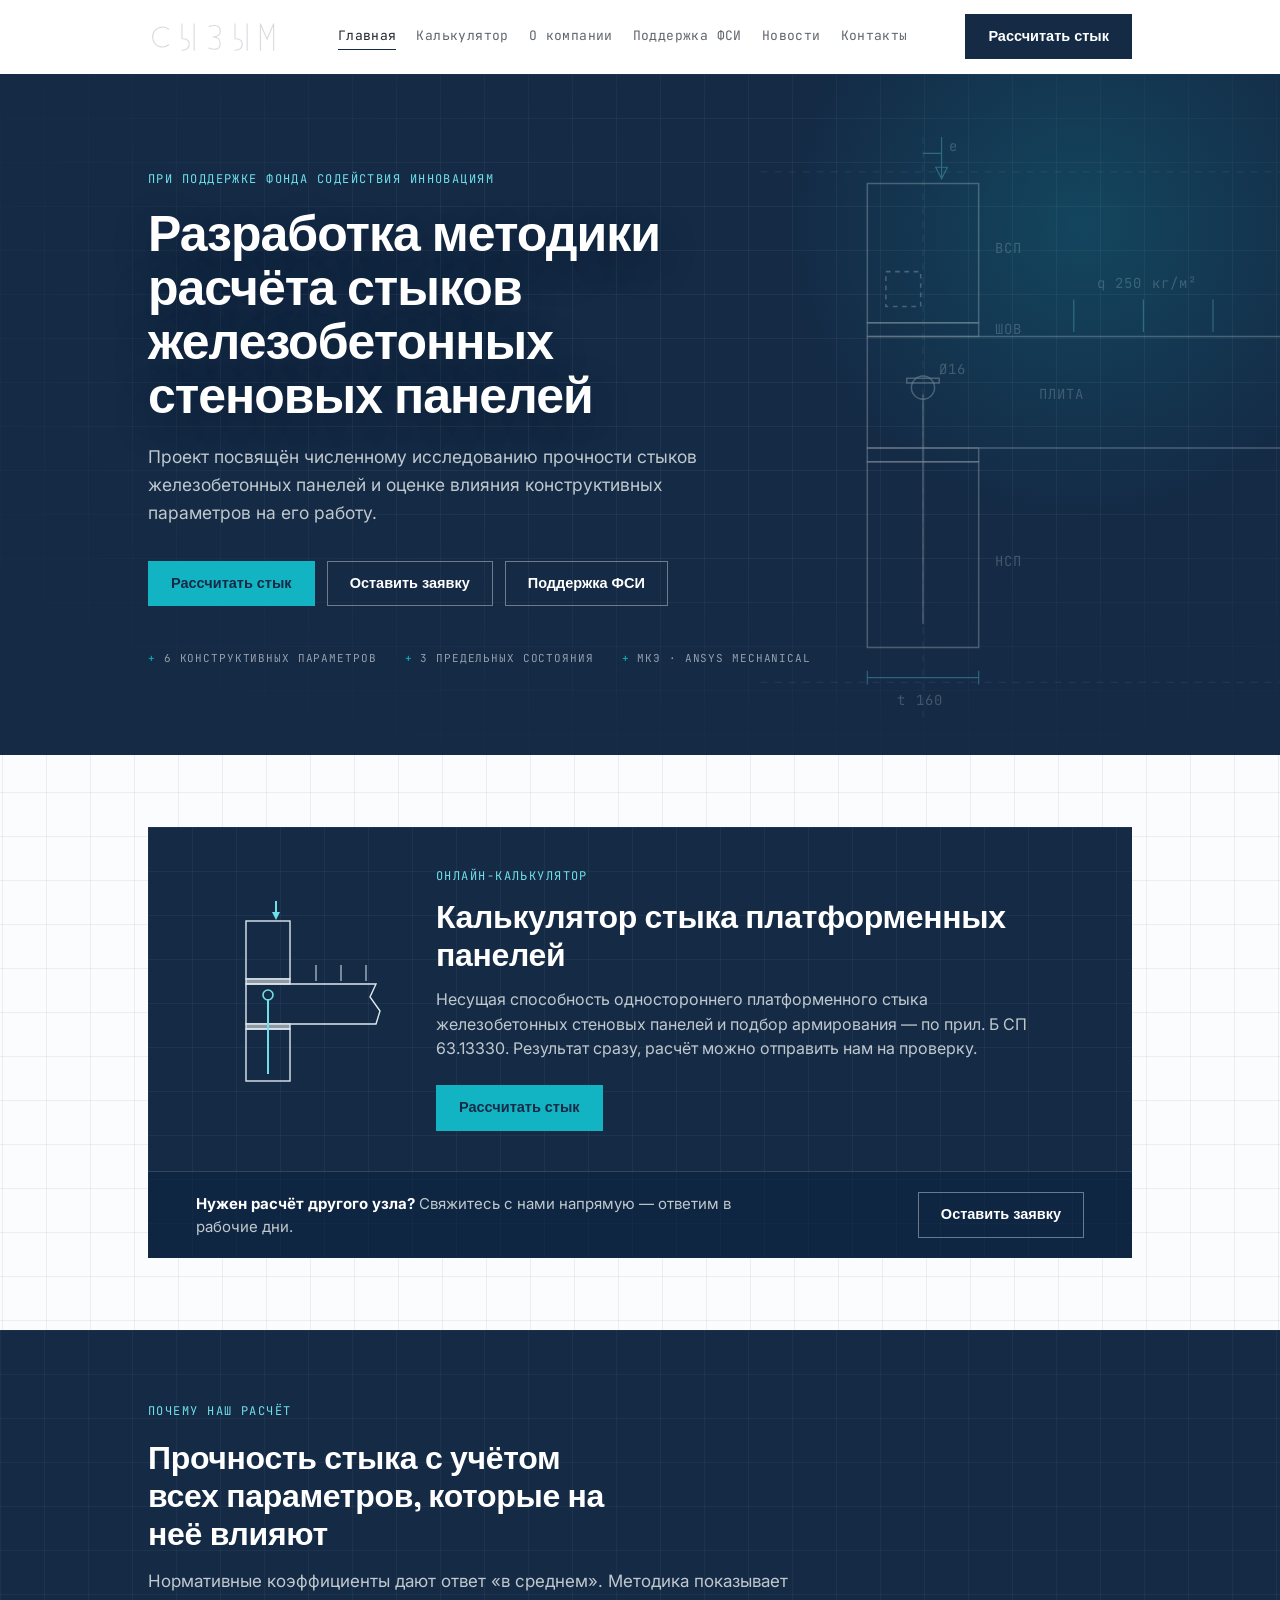
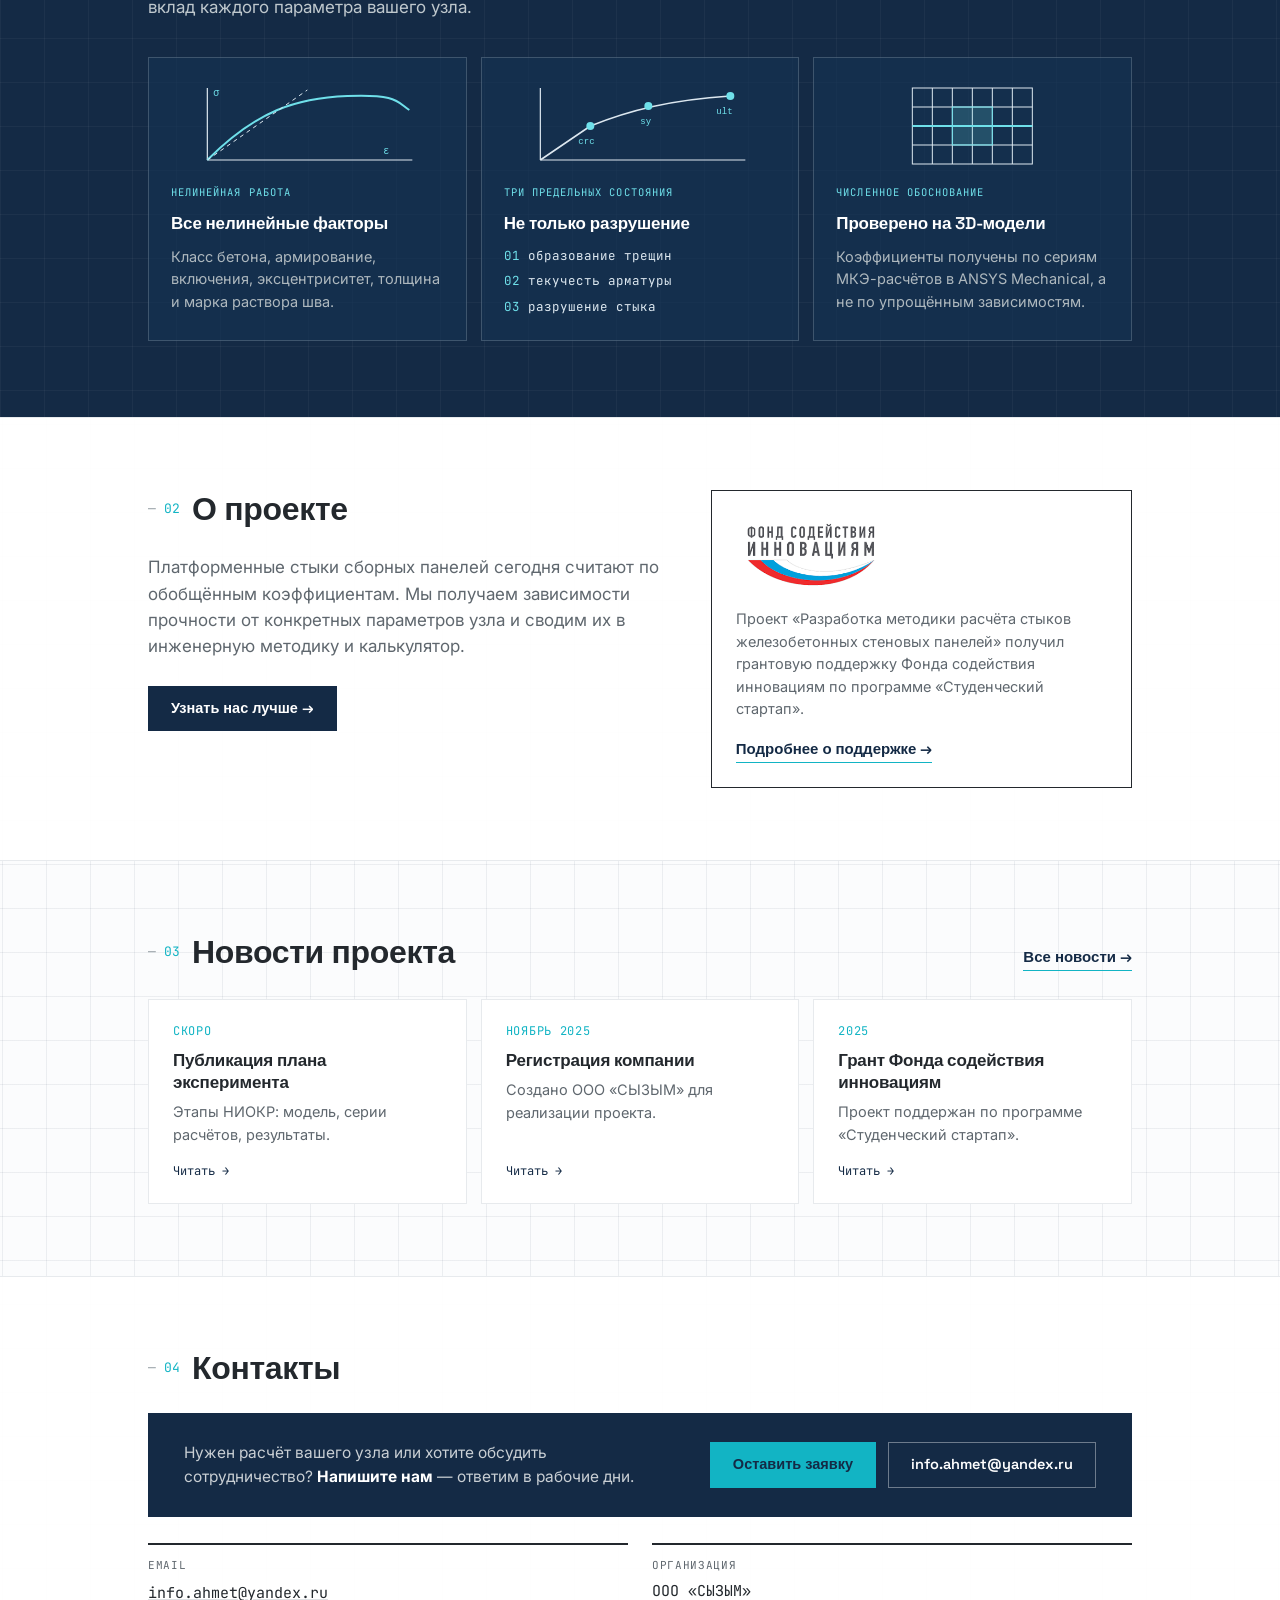
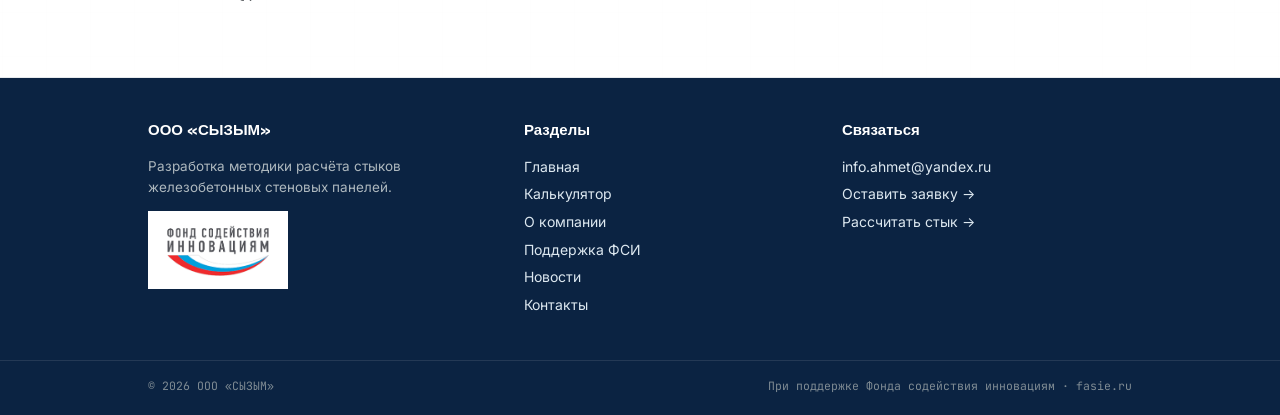
==== index.html @ c8916f48 "Add files via upload" ====
<!DOCTYPE html>
<html lang="ru">
<head>
<meta charset="UTF-8">
<meta name="viewport" content="width=device-width, initial-scale=1.0">
<title>СЫЗЫМ — расчёт стыков железобетонных стеновых панелей</title>
<meta name="description" content="Методика и онлайн-калькулятор прочности стыков железобетонных стеновых панелей. Проект при поддержке Фонда содействия инновациям.">
<link rel="icon" href="sizym-logo.svg" type="image/svg+xml">
<link rel="preconnect" href="https://fonts.googleapis.com">
<link rel="preconnect" href="https://fonts.gstatic.com" crossorigin>
<link href="https://fonts.googleapis.com/css2?family=Space+Grotesk:wght@500;600;700&family=Inter:wght@400;500;600;700&family=JetBrains+Mono:wght@400;500;600&display=swap" rel="stylesheet">
<link rel="stylesheet" href="styles.css?v=20261010c">
<script>document.documentElement.classList.add('js');</script>
<script src="site.js?v=20261010c" defer></script>
</head>
<body>
<header class="topnav" id="topnav">
  <div class="wrap topnav-inner">
    <a class="brand" href="index.html" aria-label="СЫЗЫМ — на главную"><svg width="132" height="38" xmlns="http://www.w3.org/2000/svg" viewBox="-6 -6 592 172" role="img" aria-labelledby="logoTitle logoDesc">
  <title id="logoTitle">СЫЗЫМ</title>
  <desc id="logoDesc">Логотип компании «Сызым»: векторные контуры букв, которые обводит механический карандаш при наведении курсора.</desc>

  <style>
    .letter{ cursor:pointer; }
    .hit{ fill:transparent; }

    .glyph-ghost{
      fill:none; stroke:#D7DBDE; stroke-width:5;
      stroke-linecap:round; stroke-linejoin:round;
    }
    .glyph-ink{
      fill:none; stroke:#12B4C4; stroke-width:5;
      stroke-linecap:round; stroke-linejoin:round;
      stroke-dasharray:1000; stroke-dashoffset:1000;
      transition:stroke-dashoffset 1.1s cubic-bezier(.65,0,.35,1);
    }
    .letter:hover .glyph-ink,
    .letter:focus-visible .glyph-ink,
    .letter.is-active .glyph-ink{ stroke-dashoffset:0; }

    .pencil{
      opacity:0;
      offset-distance:0%;
      offset-rotate:auto;
      transition:offset-distance 1.1s cubic-bezier(.65,0,.35,1), opacity .25s ease;
    }
    .letter:hover .pencil,
    .letter:focus-visible .pencil,
    .letter.is-active .pencil{ opacity:1; offset-distance:100%; }

    .pencil-body{ fill:#12B4C4; }
    .pencil-grip{ fill:#0E93A0; }
    .pencil-tip{ fill:#142A45; }
    .pencil-point{ fill:#142A45; }

    .letter:focus{ outline:none; }
    .letter:focus-visible .hit{ outline:2px solid #142A45; outline-offset:2px; }

    @supports not (offset-path: path('M0 0')){
      .pencil{ display:none; }
    }
    @media (prefers-reduced-motion: reduce){
      .glyph-ink{ stroke-dashoffset:0; transition:none; }
      .pencil{ display:none; }
    }
  </style>

  <!-- С -->
  <g class="letter" tabindex="0" aria-label="Буква С" transform="translate(0,0)">
    <rect class="hit" x="0" y="0" width="100" height="160"/>
    <path class="glyph-ghost" d="M85 45 A45 45 0 1 0 85 115"/>
    <path class="glyph-ink"   d="M85 45 A45 45 0 1 0 85 115"/>
    <g class="pencil" style="offset-path:path('M85 45 A45 45 0 1 0 85 115')">
      <rect class="pencil-body"  x="-11" y="-3" width="16" height="6" rx="1.5"/>
      <rect class="pencil-grip"  x="-3"  y="-3" width="3"  height="6"/>
      <path class="pencil-tip"   d="M5 -3 L14 0 L5 3 Z"/>
      <circle class="pencil-point" cx="13.2" cy="0" r="1"/>
    </g>
  </g>

  <!-- Ы -->
  <g class="letter" tabindex="0" aria-label="Буква Ы" transform="translate(120,0)">
    <rect class="hit" x="0" y="0" width="100" height="160"/>
    <path class="glyph-ghost" d="M25 20 L25 88 Q58 88 58 112 Q58 140 25 140 M80 20 L80 140"/>
    <path class="glyph-ink"   d="M25 20 L25 88 Q58 88 58 112 Q58 140 25 140 M80 20 L80 140"/>
    <g class="pencil" style="offset-path:path('M25 20 L25 88 Q58 88 58 112 Q58 140 25 140 M80 20 L80 140')">
      <rect class="pencil-body"  x="-11" y="-3" width="16" height="6" rx="1.5"/>
      <rect class="pencil-grip"  x="-3"  y="-3" width="3"  height="6"/>
      <path class="pencil-tip"   d="M5 -3 L14 0 L5 3 Z"/>
      <circle class="pencil-point" cx="13.2" cy="0" r="1"/>
    </g>
  </g>

  <!-- З -->
  <g class="letter" tabindex="0" aria-label="Буква З" transform="translate(240,0)">
    <rect class="hit" x="0" y="0" width="100" height="160"/>
    <path class="glyph-ghost" d="M28 32 Q78 18 78 55 Q78 78 46 80 Q78 82 78 108 Q78 148 26 130"/>
    <path class="glyph-ink"   d="M28 32 Q78 18 78 55 Q78 78 46 80 Q78 82 78 108 Q78 148 26 130"/>
    <g class="pencil" style="offset-path:path('M28 32 Q78 18 78 55 Q78 78 46 80 Q78 82 78 108 Q78 148 26 130')">
      <rect class="pencil-body"  x="-11" y="-3" width="16" height="6" rx="1.5"/>
      <rect class="pencil-grip"  x="-3"  y="-3" width="3"  height="6"/>
      <path class="pencil-tip"   d="M5 -3 L14 0 L5 3 Z"/>
      <circle class="pencil-point" cx="13.2" cy="0" r="1"/>
    </g>
  </g>

  <!-- Ы -->
  <g class="letter" tabindex="0" aria-label="Буква Ы" transform="translate(360,0)">
    <rect class="hit" x="0" y="0" width="100" height="160"/>
    <path class="glyph-ghost" d="M25 20 L25 88 Q58 88 58 112 Q58 140 25 140 M80 20 L80 140"/>
    <path class="glyph-ink"   d="M25 20 L25 88 Q58 88 58 112 Q58 140 25 140 M80 20 L80 140"/>
    <g class="pencil" style="offset-path:path('M25 20 L25 88 Q58 88 58 112 Q58 140 25 140 M80 20 L80 140')">
      <rect class="pencil-body"  x="-11" y="-3" width="16" height="6" rx="1.5"/>
      <rect class="pencil-grip"  x="-3"  y="-3" width="3"  height="6"/>
      <path class="pencil-tip"   d="M5 -3 L14 0 L5 3 Z"/>
      <circle class="pencil-point" cx="13.2" cy="0" r="1"/>
    </g>
  </g>

  <!-- М -->
  <g class="letter" tabindex="0" aria-label="Буква М" transform="translate(480,0)">
    <rect class="hit" x="0" y="0" width="100" height="160"/>
    <path class="glyph-ghost" d="M20 140 L20 20 L50 90 L80 20 L80 140"/>
    <path class="glyph-ink"   d="M20 140 L20 20 L50 90 L80 20 L80 140"/>
    <g class="pencil" style="offset-path:path('M20 140 L20 20 L50 90 L80 20 L80 140')">
      <rect class="pencil-body"  x="-11" y="-3" width="16" height="6" rx="1.5"/>
      <rect class="pencil-grip"  x="-3"  y="-3" width="3"  height="6"/>
      <path class="pencil-tip"   d="M5 -3 L14 0 L5 3 Z"/>
      <circle class="pencil-point" cx="13.2" cy="0" r="1"/>
    </g>
  </g>

  
</svg>
</a>
    <button class="menu-toggle" type="button" aria-expanded="false" aria-controls="sitenav">Меню</button>
    <nav class="sitenav" id="sitenav" aria-label="Разделы сайта">
      <a href="index.html" class="active" aria-current="page">Главная</a>
      <a href="calculator.html">Калькулятор</a>
      <a href="about.html">О компании</a>
      <a href="fsi.html">Поддержка ФСИ</a>
      <a href="news.html">Новости</a>
      <a href="contacts.html">Контакты</a>
    </nav>
    <div class="nav-cta"><a class="btn btn-navy" href="calculator.html">Рассчитать стык</a></div>
  </div>
</header>
<main>

<section class="cover bleed">
  <svg class="cover-blueprint" viewBox="0 0 640 520" aria-hidden="true" focusable="false">
  <path class="bp-guide" d="M60 40H600 M60 480H600 M200 10V510"/>
  <g class="bp draw">
    <path d="M152 50H248V170H152Z"/>
    <path d="M152 170H248V182H152Z"/>
    <path d="M152 182H560 L548 206 L572 230 L560 278 H152Z"/>
    <path d="M152 278H248V290H152Z"/>
    <path d="M152 290H248V450H152Z"/>
    <path d="M168 126H198V156H168Z" stroke-dasharray="4 4"/>
    <path d="M200 430V232"/><circle cx="200" cy="226" r="10"/>
    <path d="M186 218H214V222H186Z"/>
  </g>
  <g class="bp-dim draw" style="animation-delay:.7s">
    <path d="M152 470V482 M248 470V482 M152 476H248"/>
    <path d="M590 182V278 M584 182H596 M584 278H596"/>
    <path d="M216 10V46 M216 46l-5-10h10z M200 24H216"/>
    <path d="M330 150V178 M390 150V178 M450 150V178 M510 150V178"/>
  </g>
  <g>
    <text x="178" y="500">t 160</text><text x="600" y="234">160</text>
    <text x="222" y="22">e</text><text x="350" y="140">q 250 кг/м²</text>
    <text x="262" y="110">ВСП</text><text x="300" y="236">ПЛИТА</text><text x="262" y="380">НСП</text>
    <text x="262" y="180">ШОВ</text><text x="214" y="214">Ø16</text>
  </g>
</svg>
  <div class="wrap cover-inner">
    <div class="eyebrow">При поддержке Фонда содействия инновациям</div>
    <h1>Разработка методики расчёта стыков железобетонных стеновых панелей</h1>
    <p class="cover-sub">Проект посвящён численному исследованию прочности стыков железобетонных панелей и оценке влияния конструктивных параметров на его работу.</p>
    <div class="btn-row">
      <a class="btn btn-accent" href="calculator.html">Рассчитать стык</a>
      <a class="btn btn-ghost-light" href="contacts.html#request">Оставить заявку</a>
      <a class="btn btn-ghost-light" href="fsi.html">Поддержка ФСИ</a>
    </div>
    <div class="cover-facts"><span>6 конструктивных параметров</span><span>3 предельных состояния</span><span>МКЭ · ANSYS Mechanical</span></div>
  </div>
</section>

<section class="block" id="calc">
  <div class="wrap">
    <div class="calc-banner">
      <div class="calc-banner-main">
        <div class="calc-banner-art"><svg viewBox="0 0 200 200" aria-hidden="true">
  <g fill="none" stroke="#DDE8F0" stroke-width="1.4">
    <rect x="50" y="22" width="44" height="58"/>
    <rect x="50" y="80" width="44" height="5" fill="#8E99A1"/>
    <path d="M50 85H180 L174 98 L184 112 L180 125 H50Z"/>
    <rect x="50" y="125" width="44" height="5" fill="#8E99A1"/>
    <rect x="50" y="130" width="44" height="52"/>
  </g>
  <path d="M72 175V100" stroke="#6FE0EA" stroke-width="2"/><circle cx="72" cy="96" r="5" fill="none" stroke="#6FE0EA" stroke-width="1.6"/>
  <path d="M80 2V18" stroke="#6FE0EA" stroke-width="2"/><path d="M80 21l-4-8h8z" fill="#6FE0EA"/>
  <g stroke="#DDE8F0" stroke-width="1"><path d="M120 66V82 M145 66V82 M170 66V82"/></g>
</svg></div>
        <div>
          <div class="eyebrow">Онлайн-калькулятор</div>
          <h2>Калькулятор стыка платформенных панелей</h2>
          <p>Несущая способность одностороннего платформенного стыка железобетонных стеновых панелей и подбор армирования — по прил. Б СП 63.13330. Результат сразу, расчёт можно отправить нам на проверку.</p>
          <a class="btn btn-accent" href="calculator.html">Рассчитать стык</a>
        </div>
      </div>
      <div class="calc-banner-alt">
        <p><b>Нужен расчёт другого узла?</b> Свяжитесь с нами напрямую — ответим в рабочие дни.</p>
        <a class="btn btn-ghost-light" href="#contacts">Оставить заявку</a>
      </div>
    </div>
  </div>
</section>

<section class="band bleed">
  <div class="wrap">
    <div class="eyebrow">Почему наш расчёт</div>
    <h2>Прочность стыка с учётом всех параметров, которые на неё влияют</h2>
    <p class="lead">Нормативные коэффициенты дают ответ «в среднем». Методика показывает вклад каждого параметра вашего узла.</p>
    <div class="props">
      <div class="prop reveal"><svg viewBox="0 0 240 92" aria-hidden="true"><g fill="none" stroke="#DDE8F0" stroke-width="1.2"><path d="M20 80H225 M20 80V8"/></g>
<path d="M20 80 C70 30 110 18 160 16 S210 22 222 30" fill="none" stroke="#6FE0EA" stroke-width="2"/>
<path d="M20 80 L120 10" fill="none" stroke="#DDE8F0" stroke-dasharray="4 4" stroke-width="1"/>
<text x="196" y="74" fill="#6FE0EA" font-family="monospace" font-size="10">ε</text><text x="26" y="16" fill="#6FE0EA" font-family="monospace" font-size="10">σ</text></svg><small>Нелинейная работа</small><h3>Все нелинейные факторы</h3><p>Класс бетона, армирование, включения, эксцентриситет, толщина и марка раствора шва.</p></div>
      <div class="prop reveal"><svg viewBox="0 0 240 92" aria-hidden="true"><g fill="none" stroke="#DDE8F0" stroke-width="1.2"><path d="M20 80H225 M20 80V8"/></g>
<path d="M20 80 L70 46 C110 30 150 20 210 16" fill="none" stroke="#DDE8F0" stroke-width="1.6"/>
<g fill="#6FE0EA"><circle cx="70" cy="46" r="4"/><circle cx="128" cy="26" r="4"/><circle cx="210" cy="16" r="4"/></g>
<g fill="#6FE0EA" font-family="monospace" font-size="9"><text x="58" y="64">crc</text><text x="120" y="44">sy</text><text x="196" y="34">ult</text></g></svg><small>Три предельных состояния</small><h3>Не только разрушение</h3>
        <div class="limit-states"><span><i>01</i>образование трещин</span><span><i>02</i>текучесть арматуры</span><span><i>03</i>разрушение стыка</span></div></div>
      <div class="prop reveal"><svg viewBox="0 0 240 92" aria-hidden="true"><g fill="none" stroke="#DDE8F0" stroke-width="1"><rect x="60" y="8" width="120" height="76"/>
<path d="M80 8V84 M100 8V84 M120 8V84 M140 8V84 M160 8V84 M60 27H180 M60 46H180 M60 65H180"/></g>
<path d="M60 46H180" stroke="#6FE0EA" stroke-width="2"/><rect x="100" y="27" width="40" height="38" fill="rgba(111,224,234,.18)" stroke="#6FE0EA"/></svg><small>Численное обоснование</small><h3>Проверено на 3D-модели</h3><p>Коэффициенты получены по сериям МКЭ-расчётов в ANSYS Mechanical, а не по упрощённым зависимостям.</p></div>
    </div>
  </div>
</section>

<section class="block white">
  <div class="wrap split">
    <div class="reveal">
      <div class="section-head"><span class="section-num">02</span><h2>О проекте</h2></div>
      <p class="lead">Платформенные стыки сборных панелей сегодня считают по обобщённым коэффициентам. Мы получаем зависимости прочности от конкретных параметров узла и сводим их в инженерную методику и калькулятор.</p>
      <div class="btn-row" style="margin-top:26px;"><a class="btn btn-navy" href="about.html">Узнать нас лучше →</a></div>
    </div>
    <div class="fsi-card reveal">
      <img src="fasie-logo.png" alt="Фонд содействия инновациям">
      <p>Проект «Разработка методики расчёта стыков железобетонных стеновых панелей» получил грантовую поддержку Фонда содействия инновациям по программе «Студенческий стартап».</p>
      <a class="link-arrow" href="fsi.html" style="align-self:flex-start;">Подробнее о поддержке →</a>
    </div>
  </div>
</section>

<section class="block">
  <div class="wrap">
    <div class="head-row"><div class="section-head"><span class="section-num">03</span><h2>Новости проекта</h2></div><a class="link-arrow" href="news.html">Все новости →</a></div>
    <div class="news-cards">
      <a class="news-card reveal" href="news.html#experiment-plan"><span class="date">СКОРО</span><h3>Публикация плана эксперимента</h3><p>Этапы НИОКР: модель, серии расчётов, результаты.</p><span class="more">Читать →</span></a>
      <a class="news-card reveal" href="news.html#company-registration"><span class="date">НОЯБРЬ 2025</span><h3>Регистрация компании</h3><p>Создано ООО «СЫЗЫМ» для реализации проекта.</p><span class="more">Читать →</span></a>
      <a class="news-card reveal" href="news.html#fsi-grant"><span class="date">2025</span><h3>Грант Фонда содействия инновациям</h3><p>Проект поддержан по программе «Студенческий стартап».</p><span class="more">Читать →</span></a>
    </div>
  </div>
</section>

<section class="block white" id="contacts">
  <div class="wrap">
    <div class="section-head"><span class="section-num">04</span><h2>Контакты</h2></div>
    <div class="contact-cta reveal">
      <p>Нужен расчёт вашего узла или хотите обсудить сотрудничество? <b>Напишите нам</b> — ответим в рабочие дни.</p>
      <div class="btn-row"><a class="btn btn-accent" href="contacts.html#request">Оставить заявку</a><a class="btn btn-ghost-light" href="mailto:info.ahmet@yandex.ru">info.ahmet@yandex.ru</a></div>
    </div>
    <div class="contact-grid">
      <div class="contact-item"><div class="label">Email</div><a href="mailto:info.ahmet@yandex.ru">info.ahmet@yandex.ru</a></div>
      <div class="contact-item"><div class="label">Организация</div><div class="value">ООО «СЫЗЫМ»</div></div>
    </div>
  </div>
</section>

</main>

<footer class="site-footer">
  <div class="wrap">
    <div class="col">
      <b>ООО «СЫЗЫМ»</b>
      <span>Разработка методики расчёта стыков железобетонных стеновых панелей.</span>
      <a class="fsi-mini" href="fsi.html" aria-label="Поддержка Фонда содействия инновациям"><img src="fasie-logo.png" alt="Фонд содействия инновациям"></a>
    </div>
    <div class="col">
      <b>Разделы</b>
      <a href="index.html">Главная</a><a href="calculator.html">Калькулятор</a><a href="about.html">О компании</a><a href="fsi.html">Поддержка ФСИ</a><a href="news.html">Новости</a><a href="contacts.html">Контакты</a>
    </div>
    <div class="col">
      <b>Связаться</b>
      <a href="mailto:info.ahmet@yandex.ru">info.ahmet@yandex.ru</a>
      <a href="contacts.html#request">Оставить заявку →</a>
      <a href="calculator.html">Рассчитать стык →</a>
    </div>
  </div>
  <div class="footer-bottom"><div class="wrap"><span>© 2026 ООО «СЫЗЫМ»</span><span>При поддержке Фонда содействия инновациям · fasie.ru</span></div></div>
</footer>

</body>
</html>
---- styles.css ----
:root{
  --paper:#FFFFFF; --surface:#FFFFFF;
  --ink:#23282D; --ink-soft:#5F676E; --ink-faint:#97A0A6;
  --concrete:#DDE1E4; --navy:#142A45; --navy-light:#2C4A6E; --navy-deep:#0B2342;
  --accent:#12B4C4; --accent-soft:#6FE0EA; --line:#E7EAED;
  --warn:#B4541C; --ok:#1A8A5F;
  --font-display:'Space Grotesk',sans-serif;
  --font-body:'Inter',sans-serif;
  --font-mono:'JetBrains Mono',monospace;
  --blueprint-line:rgba(20,42,69,.065);
  --blueprint-strong:rgba(20,42,69,.13);
}
*{box-sizing:border-box; margin:0; padding:0;}
html{scroll-behavior:smooth;}
@media (prefers-reduced-motion: reduce){ html{scroll-behavior:auto;} *{animation:none !important; transition:none !important;} }
body{
  background-color:#FBFCFD;
  background-image:linear-gradient(var(--blueprint-line) 1px, transparent 1px),linear-gradient(90deg, var(--blueprint-line) 1px, transparent 1px);
  background-size:44px 44px; background-position:center top;
  color:var(--ink); font-family:var(--font-body); line-height:1.55; font-size:16px;
}
a{color:var(--navy); text-decoration-color:var(--concrete);}
a:focus-visible, button:focus-visible, summary:focus-visible{outline:2px solid var(--accent); outline-offset:3px;}
img{max-width:100%;}
.wrap{max-width:1040px; margin:0 auto; padding:0 28px;}
@media (max-width:640px){ .wrap{padding:0 16px;} body{background-size:32px 32px;} }

html.js .reveal{ opacity:0; transform:translateY(16px); transition:opacity .6s ease, transform .6s ease; }
html.js .reveal.is-visible{ opacity:1; transform:none; }

/* ---------- Top nav ---------- */
.topnav{ position:sticky; top:0; z-index:50; background:rgba(255,255,255,.92); backdrop-filter:blur(10px); -webkit-backdrop-filter:blur(10px); border-bottom:1px solid transparent; transition:border-color .25s, box-shadow .25s; }
.topnav.scrolled{ border-bottom-color:var(--line); box-shadow:0 12px 28px -20px rgba(20,42,69,.35); }
.topnav-inner{ display:flex; align-items:center; justify-content:space-between; gap:24px; padding-top:14px; padding-bottom:14px; }
.brand{ display:inline-flex; flex:none; text-decoration:none; }
.brand svg{ width:132px; height:auto; display:block; }
.brand:hover .glyph-ink, .brand.is-drawing .glyph-ink{ stroke-dashoffset:0; }
.brand:hover .pencil, .brand.is-drawing .pencil{ opacity:1; offset-distance:100%; }
nav.sitenav{ display:flex; flex-wrap:wrap; align-items:center; gap:4px 20px; }
nav.sitenav a{ font-family:var(--font-mono); font-size:13px; letter-spacing:.03em; color:var(--ink-soft); text-decoration:none; padding:3px 0; border-bottom:1px solid transparent; white-space:nowrap; }
nav.sitenav a:hover{ color:var(--ink); border-bottom-color:var(--accent); }
nav.sitenav a.active{ color:var(--ink); border-bottom-color:var(--navy); }
.nav-cta{ flex:none; }
.menu-toggle{ display:none; background:none; border:1px solid var(--line); padding:8px 10px; cursor:pointer; font-family:var(--font-mono); font-size:12px; color:var(--ink); }
@media (max-width:980px){
  .topnav-inner{ flex-wrap:wrap; gap:10px 16px; }
  .menu-toggle{ display:inline-block; margin-left:auto; }
  nav.sitenav{ display:none; order:3; width:100%; flex-direction:column; align-items:flex-start; gap:2px; padding:8px 0 4px; }
  .topnav.open nav.sitenav{ display:flex; }
  nav.sitenav a{ font-size:14px; padding:8px 0; }
  .nav-cta .btn{ padding:9px 14px; font-size:13px; }
}

/* ---------- Buttons ---------- */
.btn{ display:inline-flex; align-items:center; justify-content:center; gap:8px; font-family:var(--font-display); font-weight:600; font-size:14.5px; padding:13px 22px; text-decoration:none; border:1.5px solid transparent; cursor:pointer; transition:background .2s, color .2s, border-color .2s, transform .2s; line-height:1.2; }
.btn:hover{ transform:translateY(-1px); }
.btn-accent{ background:var(--accent); color:var(--navy); }
.btn-accent:hover{ background:#fff; color:var(--navy); }
.btn-navy{ background:var(--navy); color:#fff; }
.btn-navy:hover{ background:var(--accent); color:var(--navy); }
.btn-ghost-light{ background:transparent; color:#fff; border-color:rgba(255,255,255,.38); }
.btn-ghost-light:hover{ border-color:var(--accent-soft); color:var(--accent-soft); }
.btn-ghost{ background:transparent; color:var(--navy); border-color:var(--navy); }
.btn-ghost:hover{ background:var(--navy); color:#fff; }
.btn-row{ display:flex; flex-wrap:wrap; gap:12px; }
.link-arrow{ font-family:var(--font-display); font-weight:600; font-size:15px; color:var(--navy); text-decoration:none; border-bottom:1.5px solid var(--accent); padding-bottom:2px; }
.link-arrow:hover{ color:var(--accent); }

/* ---------- Bleed / hero ---------- */
.bleed{ width:100vw; margin-left:calc(50% - 50vw); margin-right:calc(50% - 50vw); }
.cover{ position:relative; background:var(--navy); overflow:hidden; }
.cover::before{ content:""; position:absolute; inset:0; background-image:linear-gradient(rgba(255,255,255,.05) 1px, transparent 1px),linear-gradient(90deg, rgba(255,255,255,.05) 1px, transparent 1px); background-size:44px 44px; -webkit-mask-image:radial-gradient(ellipse 80% 70% at 60% 40%, black 40%, transparent 100%); mask-image:radial-gradient(ellipse 80% 70% at 60% 40%, black 40%, transparent 100%); }
.cover::after{ content:""; position:absolute; top:-22%; right:-8%; width:600px; height:600px; border-radius:50%; background:radial-gradient(circle, rgba(18,180,196,.2) 0%, transparent 70%); pointer-events:none; }
.cover-inner{ position:relative; z-index:2; padding:96px 28px 88px; }
.cover-blueprint{ position:absolute; z-index:0; right:-12vw; top:50%; width:min(58vw,860px); transform:translateY(-48%); opacity:.4; pointer-events:none; }
.cover-blueprint .bp{ fill:none; stroke:rgba(255,255,255,.6); stroke-width:1.3; vector-effect:non-scaling-stroke; }
.cover-blueprint .bp-dim{ fill:none; stroke:rgba(111,224,234,.8); stroke-width:1; vector-effect:non-scaling-stroke; }
.cover-blueprint .bp-guide{ fill:none; stroke:rgba(255,255,255,.2); stroke-dasharray:7 7; vector-effect:non-scaling-stroke; }
.cover-blueprint text{ font-family:var(--font-mono); fill:rgba(255,255,255,.5); font-size:12px; letter-spacing:.08em; }
html.js .cover-blueprint{ animation:bp-in 1.6s ease .2s both; }
@keyframes bp-in{ from{ opacity:0; transform:translateY(-46%); } to{ opacity:.4; transform:translateY(-48%); } }
@media (max-width:900px){ html.js .cover-blueprint{ animation:none; } }
.eyebrow{ font-family:var(--font-mono); font-size:12px; letter-spacing:.12em; text-transform:uppercase; color:var(--navy); display:flex; align-items:center; gap:8px; margin-bottom:18px; }
.cover .eyebrow{ color:var(--accent-soft); }
h1{ font-family:var(--font-display); font-weight:700; font-size:clamp(30px,4.6vw,50px); line-height:1.08; letter-spacing:-.02em; }
.cover h1{ color:#fff; max-width:17ch; text-shadow:0 12px 36px rgba(5,18,35,.34); }
.cover-sub{ margin-top:20px; max-width:54ch; font-size:17.5px; color:#BFC8CD; line-height:1.6; }
.cover .btn-row{ margin-top:34px; }
.cover-facts{ margin-top:44px; display:flex; flex-wrap:wrap; gap:10px 28px; font-family:var(--font-mono); font-size:11px; letter-spacing:.08em; text-transform:uppercase; color:rgba(255,255,255,.55); }
.cover-facts span::before{ content:"+ "; color:var(--accent); }
@media (max-width:900px){ .cover-blueprint{ right:-40%; width:1000px; opacity:.22; } }
@media (max-width:640px){ .cover-inner{ padding:64px 16px 60px; } .cover-blueprint{ display:none; } .cover .btn-row .btn{ flex:1 1 100%; } }

/* page hero (inner pages) */
.page-hero{ background:var(--navy); position:relative; overflow:hidden; }
.page-hero::before{ content:""; position:absolute; inset:0; background-image:linear-gradient(rgba(255,255,255,.045) 1px, transparent 1px),linear-gradient(90deg, rgba(255,255,255,.045) 1px, transparent 1px); background-size:44px 44px; }
.page-hero .wrap{ position:relative; padding-top:64px; padding-bottom:56px; }
.page-hero h1{ color:#fff; font-size:clamp(28px,4vw,42px); max-width:20ch; }
.page-hero p{ margin-top:14px; color:#BFC8CD; max-width:58ch; font-size:16.5px; }
.crumbs{ font-family:var(--font-mono); font-size:12px; color:rgba(255,255,255,.55); margin-bottom:16px; }
.crumbs a{ color:var(--accent-soft); text-decoration:none; }

/* ---------- Sections ---------- */
section.block{ padding:72px 0; position:relative; }
section.block.white{ background:rgba(255,255,255,.94); border-top:1px solid var(--line); border-bottom:1px solid var(--line); }
.section-head{ display:flex; align-items:center; gap:12px; margin-bottom:26px; flex-wrap:wrap; }
.section-num{ font-family:var(--font-mono); font-size:13px; color:var(--accent); }
.section-num::before{ content:"— "; color:var(--ink-faint); }
h2{ font-family:var(--font-display); font-weight:600; font-size:clamp(23px,3vw,32px); letter-spacing:-.01em; line-height:1.2; }
h3{ font-family:var(--font-display); font-weight:600; font-size:17px; letter-spacing:-.01em; line-height:1.3; }
p{ color:var(--ink-soft); }
p + p{ margin-top:12px; }
.lead{ font-size:17px; color:var(--ink-soft); max-width:62ch; }
.head-row{ display:flex; justify-content:space-between; align-items:flex-end; gap:20px; flex-wrap:wrap; margin-bottom:28px; }
.head-row .section-head{ margin-bottom:0; }

/* ---------- Calculator ---------- */
.calc-shell{ display:grid; grid-template-columns:1.25fr .75fr; gap:0; border:1px solid var(--line); background:var(--surface); box-shadow:0 30px 60px -48px rgba(20,42,69,.5); }
@media (max-width:860px){ .calc-shell{ grid-template-columns:1fr; } }
.calc-form{ padding:28px clamp(18px,3vw,32px) 30px; }
.calc-side{ background:var(--navy); color:#fff; padding:28px clamp(18px,3vw,30px); display:flex; flex-direction:column; gap:18px; }
.calc-side .label{ font-family:var(--font-mono); font-size:11px; text-transform:uppercase; letter-spacing:.08em; color:var(--accent-soft); }
.big-result{ font-family:var(--font-mono); font-weight:600; font-size:clamp(34px,5vw,46px); line-height:1; color:#fff; }
.big-result small{ font-size:15px; color:#BFC8CD; font-weight:500; margin-left:6px; }
.side-grid{ display:grid; grid-template-columns:1fr 1fr; gap:14px 16px; border-top:1px solid rgba(255,255,255,.16); padding-top:16px; }
.side-grid .v{ font-family:var(--font-mono); font-size:15px; font-weight:600; color:#fff; margin-top:2px; }
.side-note{ font-size:12.5px; color:#AEB8BE; line-height:1.5; }
.side-actions{ margin-top:auto; display:flex; flex-direction:column; gap:10px; }
.side-actions .btn{ width:100%; }
.form-grid{ display:grid; grid-template-columns:repeat(2,1fr); gap:16px 22px; }
.form-grid.three{ grid-template-columns:repeat(3,1fr); }
@media (max-width:640px){ .form-grid, .form-grid.three{ grid-template-columns:1fr; } }
.field{ display:flex; flex-direction:column; gap:6px; min-width:0; }
.field label{ font-family:var(--font-mono); font-size:12px; letter-spacing:.01em; color:var(--ink-soft); }
.field input, .field select, .field textarea{ font-family:var(--font-mono); font-size:14.5px; color:var(--ink); border:1px solid #D5DADE; padding:10px 12px; background:#fff; border-radius:2px; width:100%; }
.field textarea{ font-family:var(--font-body); min-height:110px; resize:vertical; }
.field input:focus, .field select:focus, .field textarea:focus{ outline:2px solid var(--accent); outline-offset:0; border-color:var(--accent); }
.field .pair{ display:flex; gap:8px; }
.group-label{ font-family:var(--font-display); font-weight:600; font-size:12.5px; letter-spacing:.06em; color:var(--navy); margin:24px 0 12px; text-transform:uppercase; display:flex; align-items:center; gap:10px; }
.group-label::after{ content:""; flex:1; height:1px; background:var(--line); }
.group-label:first-child{ margin-top:0; }
.calc-form .btn{ margin-top:24px; }

/* Tabs */
.tabs{ display:flex; gap:4px; border-bottom:1px solid var(--line); overflow-x:auto; }
.tab-btn{ font-family:var(--font-display); font-weight:600; font-size:14px; background:none; border:none; padding:12px 16px; cursor:pointer; color:var(--ink-soft); border-bottom:2px solid transparent; white-space:nowrap; }
.tab-btn.active{ color:var(--ink); border-bottom-color:var(--accent); }
.tab-panel{ display:none; padding-top:26px; }
.tab-panel.active{ display:block; }

/* Results (calculator page) */
.result-panel{ margin-top:26px; background:#F6F9FA; border:1px solid var(--line); padding:24px 26px; display:none; }
.result-panel.show{ display:block; }
.result-headline{ font-family:var(--font-display); font-weight:700; font-size:20px; margin-bottom:4px; }
.result-sub{ font-size:13.5px; color:var(--ink-soft); margin-bottom:18px; }
.result-grid{ display:grid; grid-template-columns:repeat(auto-fit, minmax(150px,1fr)); gap:16px; }
.result-item{ border-top:2px solid var(--ink); padding-top:8px; }
.result-item .label{ font-family:var(--font-mono); font-size:10.5px; text-transform:uppercase; letter-spacing:.04em; color:var(--ink-soft); }
.result-item .value{ font-family:var(--font-mono); font-size:18px; font-weight:600; color:var(--ink); margin-top:3px; }
.result-item .value.pass{ color:var(--ok); }
.note-box{ margin-top:16px; padding:10px 14px; font-size:12.5px; border-left:2px solid var(--accent); color:var(--ink-soft); font-family:var(--font-mono); background:#fff; }
.note-box.warn{ border-left-color:var(--warn); color:var(--warn); }
.calc-side .note-box{ background:rgba(255,255,255,.06); color:#AEB8BE; border-left-color:var(--accent); }

/* ---------- Dropdowns (details) ---------- */
.dd{ border:1px solid var(--line); background:var(--surface); }
.dd + .dd{ border-top:none; }
.dd summary{ list-style:none; cursor:pointer; display:flex; align-items:center; justify-content:space-between; gap:16px; padding:18px 22px; font-family:var(--font-display); font-weight:600; font-size:16.5px; color:var(--ink); }
.dd summary::-webkit-details-marker{ display:none; }
.dd summary .meta{ font-family:var(--font-mono); font-size:11.5px; font-weight:500; color:var(--accent); letter-spacing:.06em; text-transform:uppercase; margin-right:auto; min-width:96px; }
.dd summary .ttl{ flex:1; }
.dd summary::after{ content:"+"; font-family:var(--font-mono); font-size:22px; font-weight:400; color:var(--accent); transition:transform .2s; flex:none; line-height:1; }
.dd[open] summary::after{ transform:rotate(45deg); }
.dd summary:hover{ background:rgba(18,180,196,.05); }
.dd-body{ padding:4px 22px 24px; }
.dd-body > * + *{ margin-top:14px; }
.dd.howto{ margin-top:18px; }
.dd.howto summary{ font-size:15px; }
.dd.target{ box-shadow:inset 3px 0 0 var(--accent); }
@media (max-width:640px){ .dd summary{ flex-wrap:wrap; padding:16px; } .dd summary .meta{ width:100%; } .dd-body{ padding:4px 16px 20px; } }

ol.howto-list{ counter-reset:h; list-style:none; display:flex; flex-direction:column; gap:10px; }
ol.howto-list li{ counter-increment:h; display:grid; grid-template-columns:34px 1fr; gap:10px; color:var(--ink-soft); font-size:15px; }
ol.howto-list li::before{ content:counter(h, decimal-leading-zero); font-family:var(--font-mono); font-weight:600; color:var(--accent); font-size:13px; padding-top:2px; }
ol.howto-list b{ color:var(--ink); }

/* ---------- Divider band with value props ---------- */
.band{ background:var(--navy); color:#fff; position:relative; overflow:hidden; }
.band::before{ content:""; position:absolute; inset:0; background-image:linear-gradient(rgba(255,255,255,.04) 1px, transparent 1px),linear-gradient(90deg, rgba(255,255,255,.04) 1px, transparent 1px); background-size:44px 44px; }
.band .wrap{ position:relative; padding-top:72px; padding-bottom:76px; }
.band h2{ color:#fff; max-width:22ch; }
.band .eyebrow{ color:var(--accent-soft); }
.band .lead{ color:#BFC8CD; margin-top:14px; }
.props{ margin-top:36px; display:grid; grid-template-columns:repeat(3,1fr); gap:14px; }
@media (max-width:860px){ .props{ grid-template-columns:1fr; } }
.prop{ border:1px solid rgba(255,255,255,.18); background:rgba(20,50,82,.7); padding:22px 22px 24px; display:flex; flex-direction:column; gap:12px; transition:border-color .2s, transform .2s; }
.prop:hover{ border-color:rgba(111,224,234,.7); transform:translateY(-3px); }
.prop svg{ width:100%; height:92px; display:block; }
.prop small{ font-family:var(--font-mono); font-size:10.5px; letter-spacing:.1em; color:var(--accent-soft); text-transform:uppercase; }
.prop h3{ color:#fff; }
.prop p{ color:#AEB8BE; font-size:14.5px; }
.limit-states{ display:flex; flex-direction:column; gap:6px; font-family:var(--font-mono); font-size:12.5px; color:#DDE8F0; }
.limit-states span{ display:flex; gap:8px; } .limit-states i{ font-style:normal; color:var(--accent-soft); }

/* ---------- About teaser / split ---------- */
.split{ display:grid; grid-template-columns:1.1fr .9fr; gap:48px; align-items:start; }
@media (max-width:820px){ .split{ grid-template-columns:1fr; gap:28px; } }
.fsi-card{ border:1px solid var(--ink); background:#fff; padding:24px; display:flex; flex-direction:column; gap:16px; }
.fsi-card img{ width:150px; height:auto; }
.fsi-card p{ font-size:14.5px; }

/* ---------- News ---------- */
.news-cards{ display:grid; grid-template-columns:repeat(3,1fr); gap:14px; }
@media (max-width:860px){ .news-cards{ grid-template-columns:1fr; } }
.news-card{ display:flex; flex-direction:column; gap:8px; padding:22px 24px; background:#fff; border:1px solid var(--line); text-decoration:none; color:inherit; position:relative; transition:border-color .2s, transform .2s, box-shadow .2s; }
.news-card:hover{ border-color:var(--accent); transform:translateY(-3px); box-shadow:0 20px 40px -30px rgba(20,42,69,.45); }
.news-card .date{ font-family:var(--font-mono); font-size:12px; color:var(--accent); letter-spacing:.06em; }
.news-card p{ font-size:14.5px; }
.news-card .more{ margin-top:auto; padding-top:8px; font-family:var(--font-mono); font-size:12px; color:var(--navy); }
.news-card:hover .more{ color:var(--accent); }

/* ---------- Contacts ---------- */
.contact-cta{ background:var(--navy); color:#fff; padding:28px clamp(20px,4vw,36px); display:flex; flex-wrap:wrap; align-items:center; justify-content:space-between; gap:18px; }
.contact-cta p{ color:#C9CFD4; max-width:46ch; font-size:15.5px; }
.contact-cta p b{ color:#fff; }
.contact-grid{ display:grid; grid-template-columns:repeat(2,1fr); gap:24px; margin-top:26px; }
@media (max-width:640px){ .contact-grid{ grid-template-columns:1fr; } }
.contact-item{ border-top:2px solid var(--ink); padding-top:12px; }
.contact-item .label{ font-family:var(--font-mono); font-size:11px; letter-spacing:.06em; text-transform:uppercase; color:var(--ink-soft); margin-bottom:6px; }
.contact-item .value, .contact-item a{ font-family:var(--font-mono); font-size:15px; color:var(--ink); }
.request-form{ border:1px solid var(--line); background:#fff; padding:28px clamp(18px,3vw,32px); }
.form-hint{ font-size:12.5px; color:var(--ink-faint); margin-top:12px; }

/* ---------- Joint scheme ---------- */
.scheme-wrap{ display:grid; grid-template-columns:1.1fr .9fr; gap:28px; align-items:start; }
@media (max-width:820px){ .scheme-wrap{ grid-template-columns:1fr; } }
.scheme{ border:1px solid var(--line); background:#fff; padding:14px; }
.scheme svg{ width:100%; height:auto; display:block; }
.j-layer{ cursor:pointer; outline:none; }
.j-layer .shape{ transition:stroke .15s, stroke-width .15s, fill .15s; }
.j-layer:hover .shape, .j-layer:focus .shape, .j-layer.active .shape{ stroke:var(--accent); stroke-width:2.4; }
.j-layer.active .fillable{ fill:#E3F6F8; }
.scheme-detail{ margin-top:10px; padding:12px 14px; background:#F6F9FA; border-left:2px solid var(--accent); min-height:64px; }
.scheme-detail b{ display:block; font-family:var(--font-display); font-size:14px; color:var(--navy); }
.scheme-detail span{ font-size:13.5px; color:var(--ink-soft); }
.dims{ background:#fff; border:1px solid var(--line); padding:4px 18px; font-size:13.5px; }
.dims div{ display:flex; justify-content:space-between; gap:16px; padding:11px 0; }
.dims div + div{ border-top:1px solid var(--line); }
.dims span:first-child{ color:var(--ink-soft); }
.dims span:last-child{ font-family:var(--font-mono); font-weight:600; text-align:right; }

/* formula */
.formula-panel{ background:var(--navy); color:#fff; padding:28px clamp(18px,4vw,36px); }
.formula{ font-family:var(--font-mono); font-weight:600; font-size:clamp(22px,3.6vw,30px); }
.formula .acc{ color:var(--accent-soft); }
.formula sub{ font-size:.55em; }
.formula-terms{ margin-top:16px; font-size:14px; color:#BFC8CD; display:flex; flex-direction:column; gap:5px; }
.formula-terms b{ color:#fff; font-family:var(--font-mono); margin-right:6px; }

/* table */
.table-scroll{ overflow-x:auto; }
table{ width:100%; border-collapse:collapse; background:#fff; min-width:560px; }
th,td{ text-align:left; padding:12px 12px; border-bottom:1px solid var(--line); font-size:14px; vertical-align:top; }
th{ font-family:var(--font-mono); font-size:10.5px; letter-spacing:.06em; text-transform:uppercase; color:var(--ink-soft); font-weight:500; border-bottom:1px solid var(--ink); }
td:first-child{ font-family:var(--font-mono); color:var(--accent); width:30px; }
td.factor{ font-weight:700; color:var(--ink); }
.base-note{ font-family:var(--font-mono); font-size:12.5px; color:var(--ink-soft); border-left:2px solid var(--accent); padding:8px 14px; background:#fff; }
.base-note b{ color:var(--ink); }
.steps{ counter-reset:step; }
.step{ display:grid; grid-template-columns:44px 1fr; gap:14px; padding:14px 0; border-bottom:1px solid var(--line); }
.step:last-child{ border-bottom:none; }
.step::before{ counter-increment:step; content:counter(step, decimal-leading-zero); font-family:var(--font-mono); font-weight:600; color:var(--navy); }
.step h3{ font-size:15px; margin-bottom:2px; }
.step p{ font-size:14.5px; }

/* About */
.facts-row{ display:grid; grid-template-columns:repeat(3,1fr); gap:14px; margin-top:28px; }
@media (max-width:720px){ .facts-row{ grid-template-columns:1fr; } }
.fact{ border-top:2px solid var(--ink); padding-top:12px; }
.fact b{ font-family:var(--font-display); font-size:16px; display:block; margin-bottom:4px; }
.fact p{ font-size:14.5px; }

/* FSI page */
.fsi-panel{ display:grid; grid-template-columns:220px 1fr; gap:36px; align-items:center; border:1px solid var(--ink); background:#fff; padding:30px clamp(18px,4vw,36px); }
@media (max-width:640px){ .fsi-panel{ grid-template-columns:1fr; gap:18px; } }
.fsi-quote{ font-family:var(--font-display); font-weight:500; font-size:clamp(17px,2.2vw,21px); color:var(--ink); line-height:1.45; }
.fsi-links{ display:flex; flex-wrap:wrap; gap:12px; margin-top:22px; }

/* ---------- Footer ---------- */
footer.site-footer{ background:var(--navy-deep); color:#AEB8BE; margin-top:0; }
footer.site-footer .wrap{ padding-top:40px; padding-bottom:44px; display:grid; grid-template-columns:1.2fr 1fr 1fr; gap:28px; }
@media (max-width:760px){ footer.site-footer .wrap{ grid-template-columns:1fr; } }
footer.site-footer b{ color:#fff; font-family:var(--font-display); font-size:15px; display:block; margin-bottom:8px; }
footer.site-footer a{ color:#DDE8F0; text-decoration:none; font-size:14px; }
footer.site-footer a:hover{ color:var(--accent-soft); }
footer.site-footer .col{ display:flex; flex-direction:column; gap:6px; font-size:13.5px; }
footer.site-footer .fsi-mini{ background:#fff; padding:8px 10px; width:max-content; margin-top:8px; }
footer.site-footer .fsi-mini img{ width:120px; display:block; }
.footer-bottom{ border-top:1px solid rgba(255,255,255,.1); }
.footer-bottom .wrap{ display:flex !important; justify-content:space-between; flex-wrap:wrap; gap:10px; padding-top:16px !important; padding-bottom:20px !important; font-family:var(--font-mono); font-size:11.5px; color:#7F8B93; }

[hidden]{ display:none !important; }

/* ---------- Mode switch ---------- */
.mode-switch{ display:inline-flex; border:1px solid var(--navy); margin-bottom:22px; max-width:100%; }
.mode-switch label{ position:relative; cursor:pointer; }
.mode-switch input{ position:absolute; opacity:0; inset:0; cursor:pointer; }
.mode-switch span{ display:block; padding:10px 16px; font-family:var(--font-display); font-weight:600; font-size:14px; color:var(--navy); transition:background .15s, color .15s; }
.mode-switch input:checked + span{ background:var(--navy); color:#fff; }
.mode-switch input:focus-visible + span{ outline:2px solid var(--accent); outline-offset:2px; }
@media (max-width:480px){ .mode-switch{ display:flex; } .mode-switch label{ flex:1; } .mode-switch span{ text-align:center; padding:10px 8px; font-size:13px; } }
.field.linked label{ color:var(--accent); }
.field.linked input, .field.linked select{ border-color:var(--accent); }
.big-result{ word-break:break-word; }

/* ---------- Calculator banner (home) ---------- */
.calc-banner{ background:var(--navy); color:#fff; position:relative; overflow:hidden; }
.calc-banner::before{ content:""; position:absolute; inset:0; background-image:linear-gradient(rgba(255,255,255,.045) 1px, transparent 1px),linear-gradient(90deg, rgba(255,255,255,.045) 1px, transparent 1px); background-size:44px 44px; pointer-events:none; }
.calc-banner > *{ position:relative; }
.calc-banner-main{ display:grid; grid-template-columns:200px 1fr; gap:40px; align-items:center; padding:40px clamp(20px,4vw,48px); }
.calc-banner-art svg{ width:100%; height:auto; display:block; }
.calc-banner .eyebrow{ color:var(--accent-soft); margin-bottom:12px; }
.calc-banner h2{ color:#fff; }
.calc-banner p{ color:#BFC8CD; margin:12px 0 24px; max-width:60ch; }
.calc-banner-alt{ border-top:1px solid rgba(255,255,255,.14); padding:20px clamp(20px,4vw,48px); display:flex; flex-wrap:wrap; justify-content:space-between; align-items:center; gap:14px 24px; background:rgba(11,35,66,.55); }
.calc-banner-alt p{ margin:0; font-size:15px; }
.calc-banner-alt b{ color:#fff; }
@media (max-width:720px){ .calc-banner-main{ grid-template-columns:1fr; gap:22px; } .calc-banner-art{ width:130px; } .calc-banner .btn{ width:100%; } }

/* ---------- Scheme + legend ---------- */
.scheme-wrap{ grid-template-columns:1.05fr .95fr; }
@media (max-width:820px){ .scheme-wrap{ grid-template-columns:1fr; } .scheme{ padding:6px; } .legend li{ padding:9px 12px; } }
.legend{ list-style:none; border:1px solid var(--line); background:#fff; }
.legend li{ padding:11px 14px; border-left:3px solid transparent; cursor:pointer; display:flex; flex-direction:column; gap:4px; transition:background .15s, border-color .15s; }
.legend li + li{ border-top:1px solid var(--line); }
.legend li:hover, .legend li.active{ background:rgba(18,180,196,.06); border-left-color:var(--accent); }
.legend li:focus{ outline:none; } .legend li:focus-visible{ outline:2px solid var(--accent); outline-offset:-2px; }
.legend b{ font-family:var(--font-display); font-size:14.5px; color:var(--ink); }
.legend .chips{ display:flex; flex-wrap:wrap; gap:4px; }
.legend .chips i{ font-style:normal; font-family:var(--font-mono); font-size:11px; color:var(--navy); background:#E6F6F8; padding:1px 7px; }
.legend .chips i.off{ background:#F1F2F3; color:var(--ink-faint); }
.legend .desc{ font-size:13px; color:var(--ink-soft); line-height:1.45; }
.j-layer.active .shape{ stroke:var(--accent) !important; stroke-width:2.4; }

/* ---------- Image scheme with hotspots ---------- */
.scheme-wrap--img{ grid-template-columns:minmax(0,624px) minmax(240px,1fr); }
@media (max-width:920px){ .scheme-wrap--img{ grid-template-columns:1fr; } }
.scheme--img{ padding:10px; }
.scheme-img{ position:relative; max-width:624px; margin:0 auto; }
.scheme-img img{ display:block; width:100%; height:auto; }
.hot{ position:absolute; background:transparent; border:0; padding:0; cursor:pointer; border-radius:3px; transition:background .15s, box-shadow .15s; }
.hot:hover, .hot.active{ background:rgba(18,180,196,.16); box-shadow:0 0 0 2px var(--accent); }
.hot:focus{ outline:none; } .hot:focus-visible{ box-shadow:0 0 0 2px var(--navy); }
.legend .no{ display:inline-block; min-width:22px; font-family:var(--font-mono); color:var(--accent); font-weight:600; }
.scheme-wrap--img .legend li{ padding:9px 12px; }
.scheme-wrap--img .legend .desc{ font-size:12.5px; }
@media (min-width:921px){ .scheme--img{ position:sticky; top:96px; } }
.form-grid{ align-items:end; }

/* ---------- Vector joint scheme ---------- */
.jsvg{ width:100%; height:auto; display:block; }
.jsvg .lead{ stroke:#97A0A6; stroke-width:1; fill:none; transition:stroke .15s; }
.jsvg .lead-dot{ fill:#97A0A6; }
.jsvg .num{ fill:#fff; stroke:#12B4C4; stroke-width:1.4; }
.jsvg .num-t{ fill:#12B4C4; font-weight:600; }
.jsvg .ptxt{ fill:#142A45; font-weight:600; transition:fill .15s; }
.jsvg .glow{ fill:transparent; transition:fill .15s; }
.jsvg .j-layer{ cursor:pointer; }
.jsvg .j-layer.active .shape, .jsvg .j-layer:hover .shape{ stroke:#12B4C4 !important; }
.jsvg .j-layer.active .shape{ stroke-width:2.4; }
.jsvg .j-layer.active .fillable{ fill:#DDF4F7; }
.jsvg .j-layer.active .seam{ fill:#6FE0EA; }
.jsvg .j-layer.active .node{ fill:#12B4C4; }
.jsvg .j-layer.active .rebar{ stroke-dasharray:none; }
.jsvg .j-layer.active .glow{ fill:rgba(18,180,196,.35); }
.jsvg .j-layer.active .lead, .jsvg .j-layer:hover .lead{ stroke:#12B4C4; stroke-width:1.4; }
.jsvg .j-layer.active .ptxt, .jsvg .j-layer:hover .ptxt{ fill:#12B4C4; }
.jsvg .j-layer.active .num{ fill:#12B4C4; }
.jsvg .j-layer.active .num-t{ fill:#fff; }
.jsvg .j-layer:focus{ outline:none; }

.scheme-wrap--img{ grid-template-columns:minmax(0,560px) minmax(260px,1fr); }
@media (max-width:920px){ .scheme-wrap--img{ grid-template-columns:1fr; } .jsvg{ max-width:520px; margin:0 auto; } }
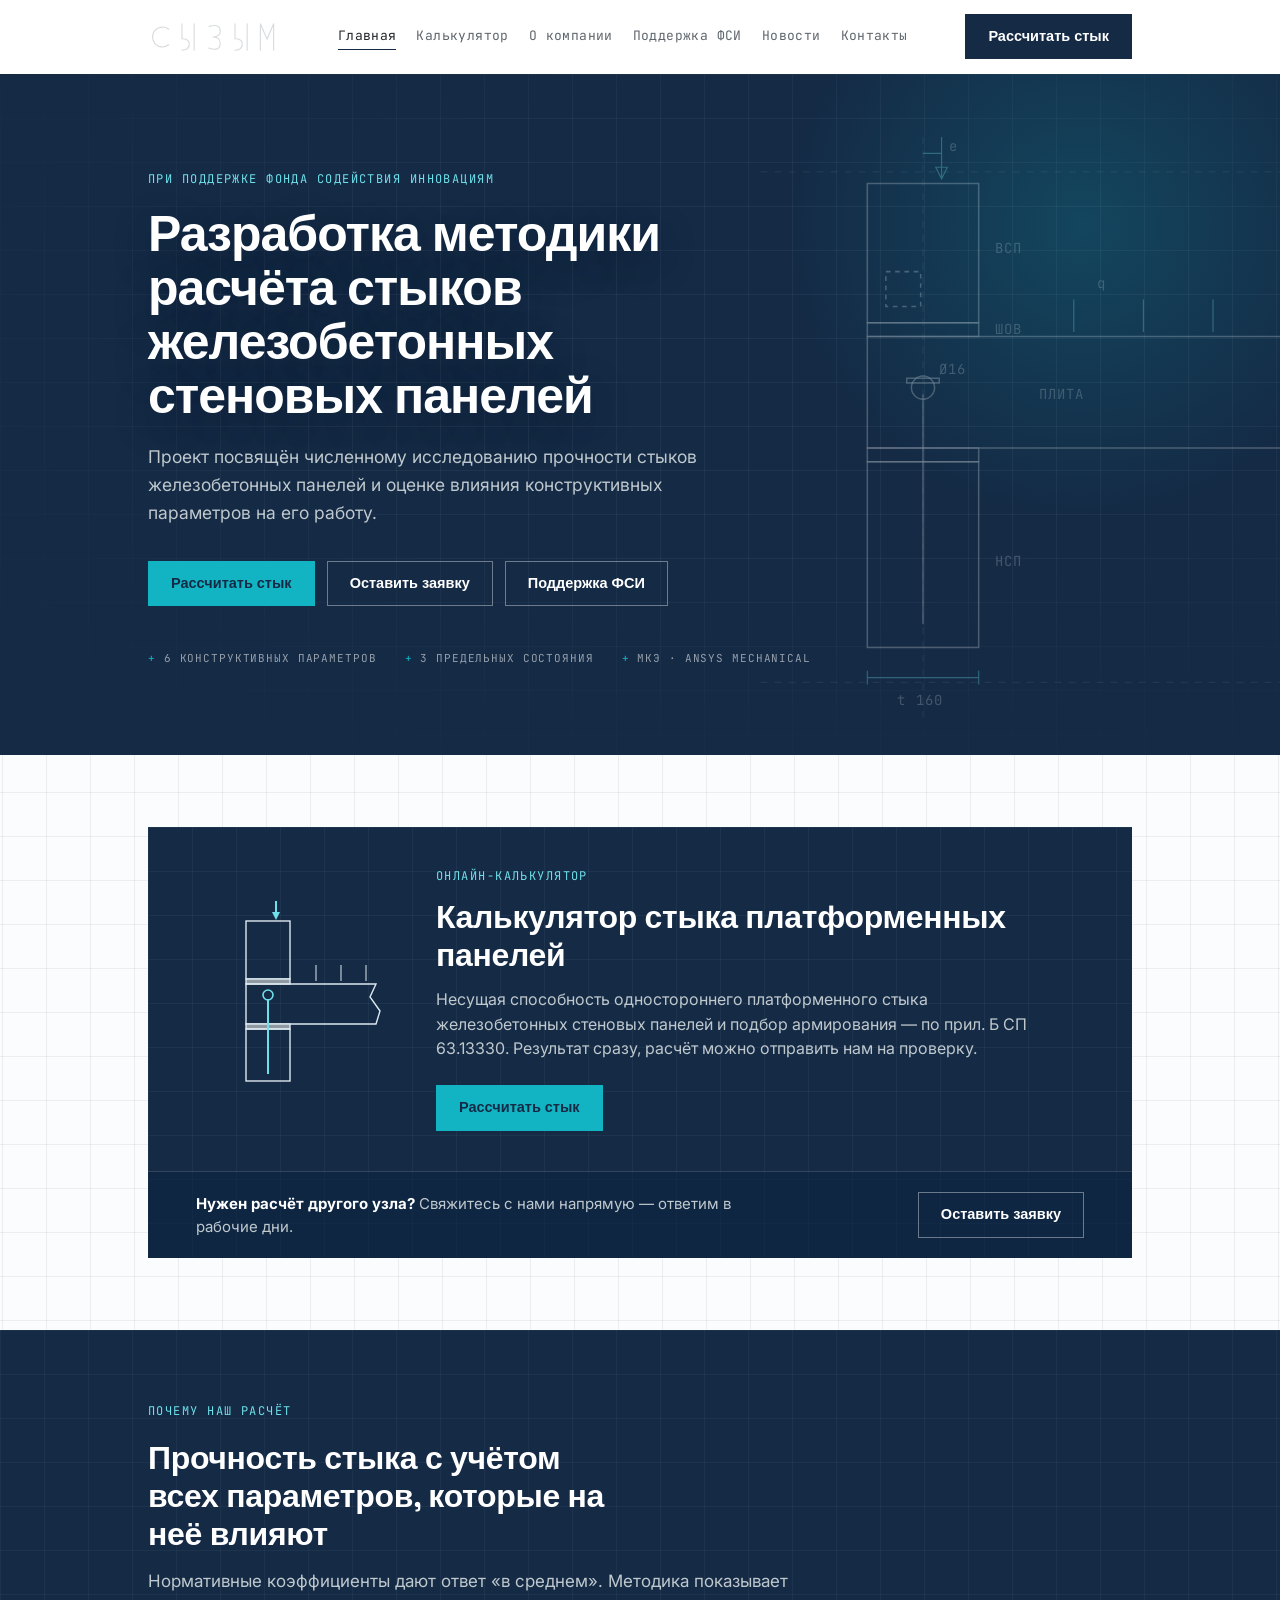
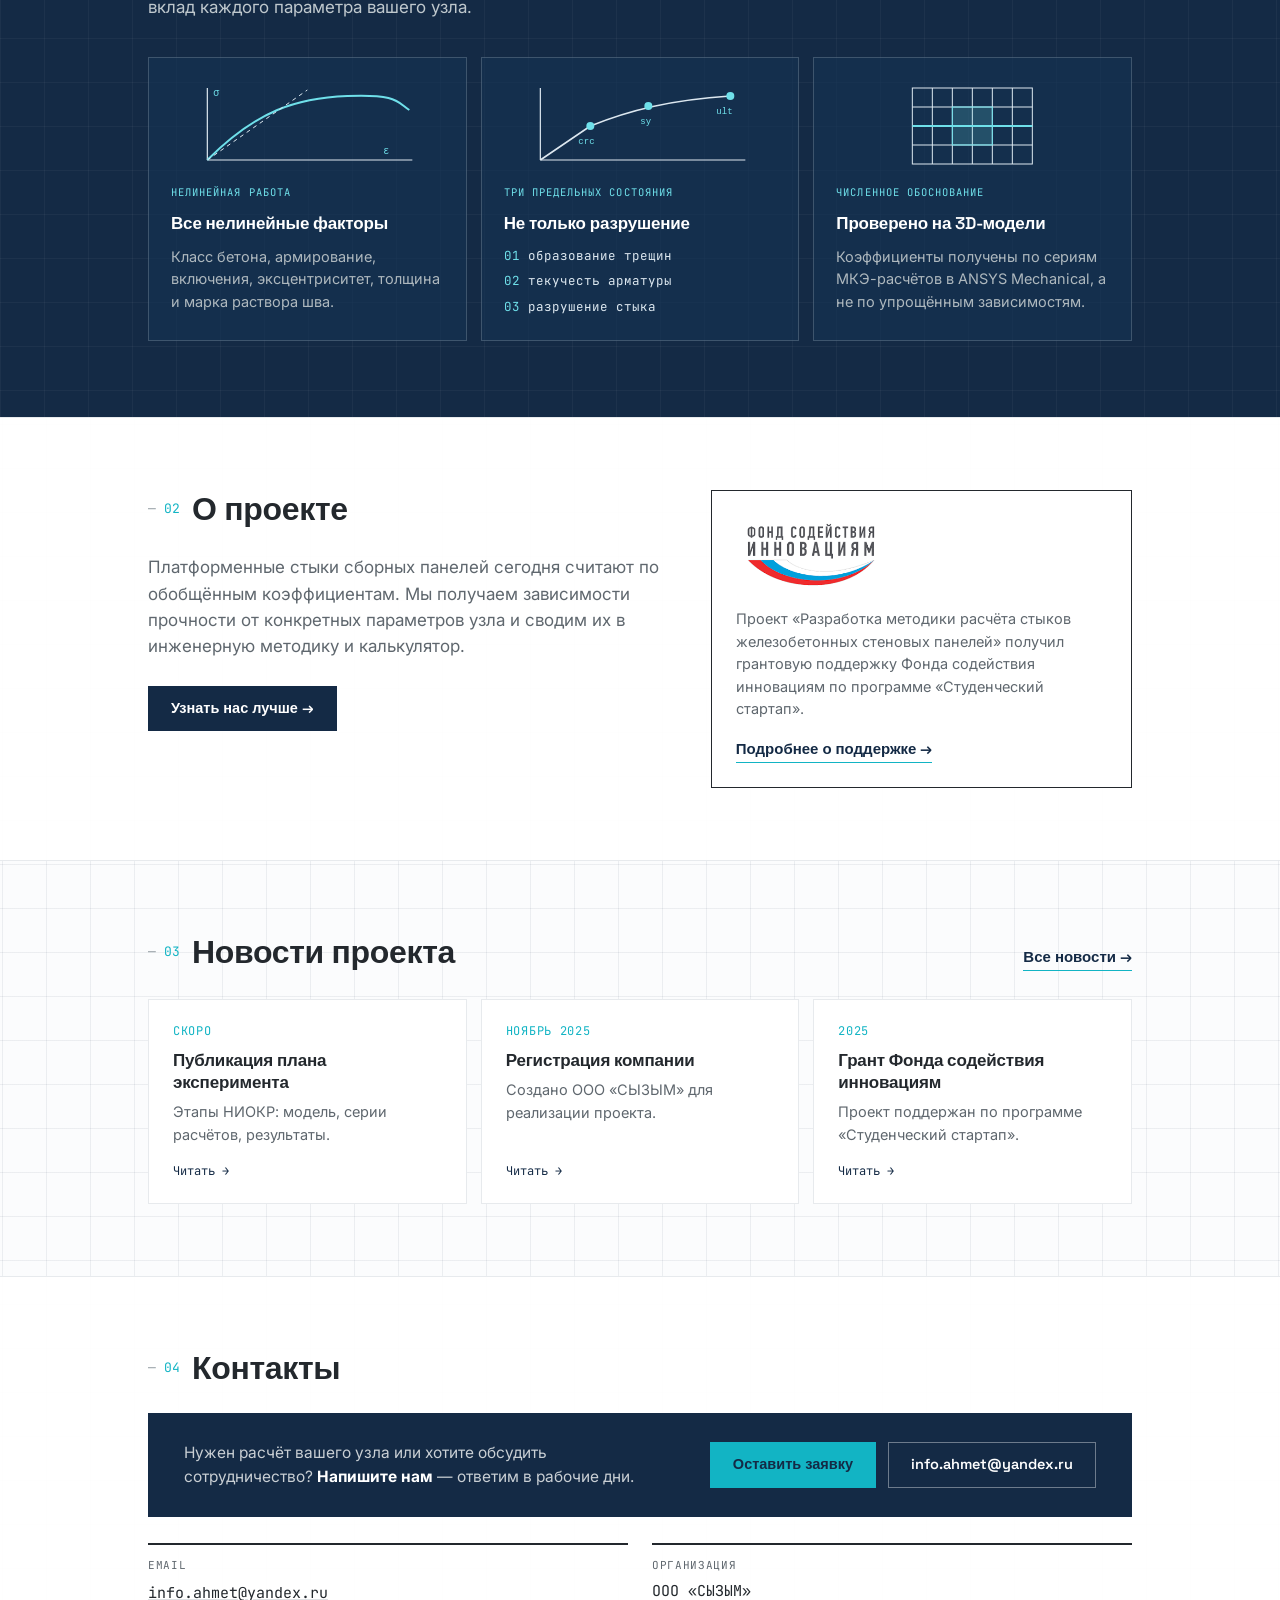
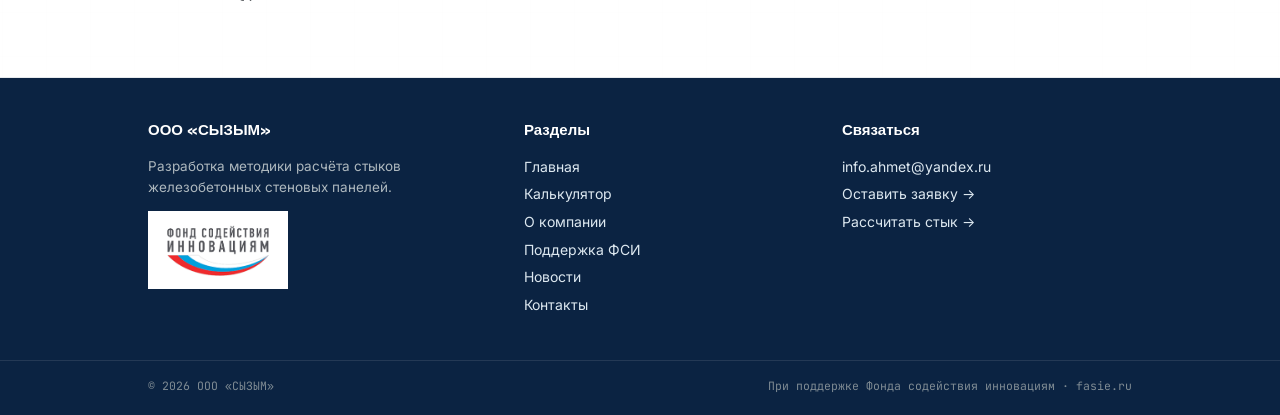
==== commit 914036e4: "Add files via upload" ====
--- a/index.html
+++ b/index.html
@@ -9,9 +9,9 @@
 <link rel="preconnect" href="https://fonts.googleapis.com">
 <link rel="preconnect" href="https://fonts.gstatic.com" crossorigin>
 <link href="https://fonts.googleapis.com/css2?family=Space+Grotesk:wght@500;600;700&family=Inter:wght@400;500;600;700&family=JetBrains+Mono:wght@400;500;600&display=swap" rel="stylesheet">
-<link rel="stylesheet" href="styles.css?v=20261010c">
+<link rel="stylesheet" href="styles.css?v=20261010f">
 <script>document.documentElement.classList.add('js');</script>
-<script src="site.js?v=20261010c" defer></script>
+<script src="site.js?v=20261010f" defer></script>
 </head>
 <body>
 <header class="topnav" id="topnav">
@@ -168,7 +168,7 @@
   </g>
   <g>
     <text x="178" y="500">t 160</text><text x="600" y="234">160</text>
-    <text x="222" y="22">e</text><text x="350" y="140">q 250 кг/м²</text>
+    <text x="222" y="22">e</text><text x="350" y="140">q</text>
     <text x="262" y="110">ВСП</text><text x="300" y="236">ПЛИТА</text><text x="262" y="380">НСП</text>
     <text x="262" y="180">ШОВ</text><text x="214" y="214">Ø16</text>
   </g>
--- a/styles.css
+++ b/styles.css
@@ -381,3 +381,28 @@
 
 .scheme-wrap--img{ grid-template-columns:minmax(0,560px) minmax(260px,1fr); }
 @media (max-width:920px){ .scheme-wrap--img{ grid-template-columns:1fr; } .jsvg{ max-width:520px; margin:0 auto; } }
+
+/* ---------- Optional factors (checkbox cards) ---------- */
+.opt-grid{ display:grid; grid-template-columns:1fr 1fr; gap:14px; margin-top:16px; align-items:start; }
+@media (max-width:640px){ .opt-grid{ grid-template-columns:1fr; } }
+.field.opt{ border:1px solid #D5DADE; background:#fff; gap:0; transition:border-color .15s, background .15s; }
+.field.opt.on{ border-color:var(--navy); background:#FAFCFD; }
+.field.opt.linked{ border-color:var(--accent); }
+.opt-head{ display:grid !important; grid-template-columns:20px 1fr; column-gap:10px; row-gap:1px; align-items:center; padding:12px 14px; cursor:pointer; text-transform:none !important; }
+.opt-head input{ position:absolute; opacity:0; width:1px; height:1px; }
+.opt-head .box{ grid-row:span 2; width:18px; height:18px; border:1.5px solid var(--navy); background:#fff; position:relative; transition:background .15s; }
+.opt-head input:checked + .box{ background:var(--navy); }
+.opt-head input:checked + .box::after{ content:""; position:absolute; left:5px; top:1px; width:5px; height:10px; border:solid #fff; border-width:0 2px 2px 0; transform:rotate(45deg); }
+.opt-head input:focus-visible + .box{ outline:2px solid var(--accent); outline-offset:2px; }
+.opt-title{ font-family:var(--font-display); font-weight:600; font-size:14.5px; color:var(--ink); letter-spacing:0; }
+.opt-hint{ font-family:var(--font-body); font-size:12.5px; color:var(--ink-faint); letter-spacing:0; }
+.opt-body{ padding:2px 14px 14px; border-top:1px dashed var(--line); }
+.opt-body .form-grid{ margin-top:12px; grid-template-columns:1fr 1fr; }
+.opt-body .form-grid .field:only-child{ grid-column:1 / -1; }
+.opt-note{ margin-top:10px; font-family:var(--font-mono); font-size:11.5px; color:var(--ink-soft); }
+.side-grid{ grid-template-columns:1fr 1fr; }
+.side-grid .label{ text-transform:none; letter-spacing:.02em; font-size:12px; }
+
+.opt-grid{ grid-template-columns:1fr; }
+.opt-body .form-grid{ grid-template-columns:repeat(3,1fr); }
+@media (max-width:640px){ .opt-body .form-grid{ grid-template-columns:1fr 1fr; } }
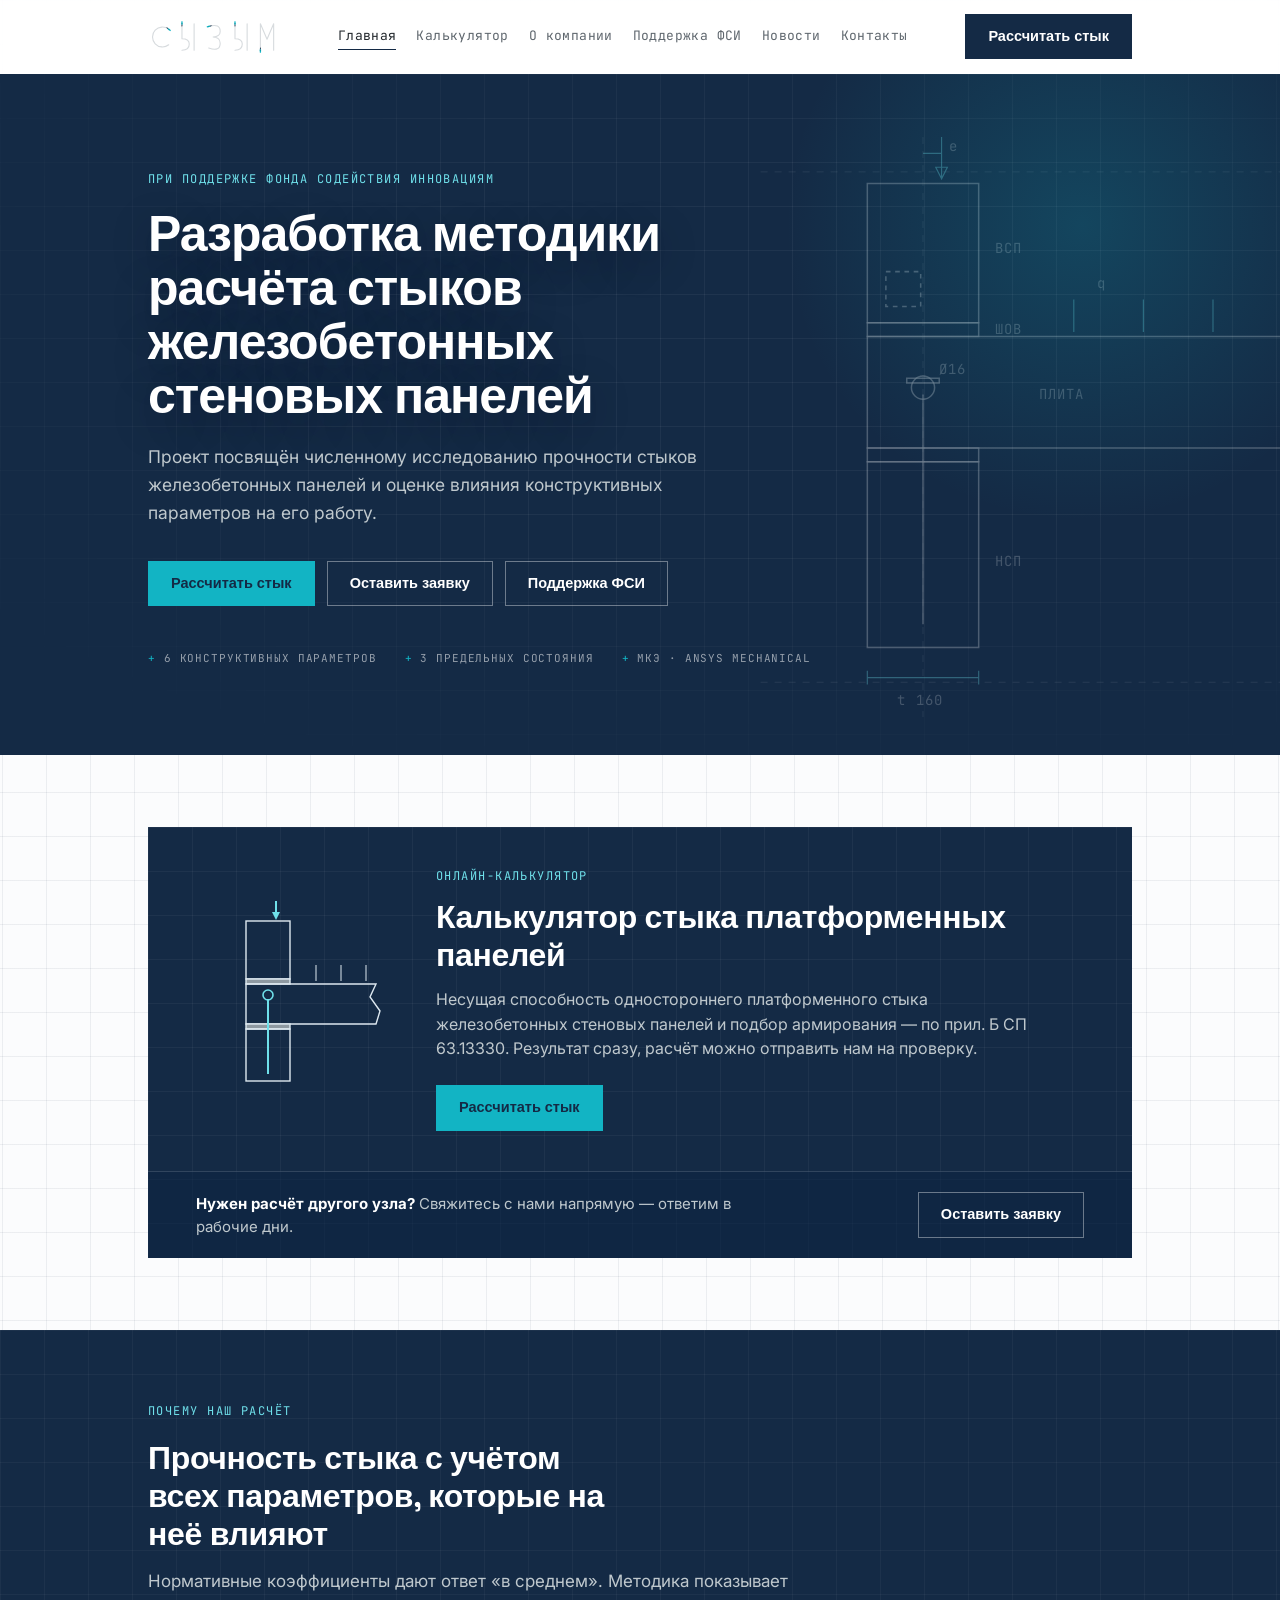
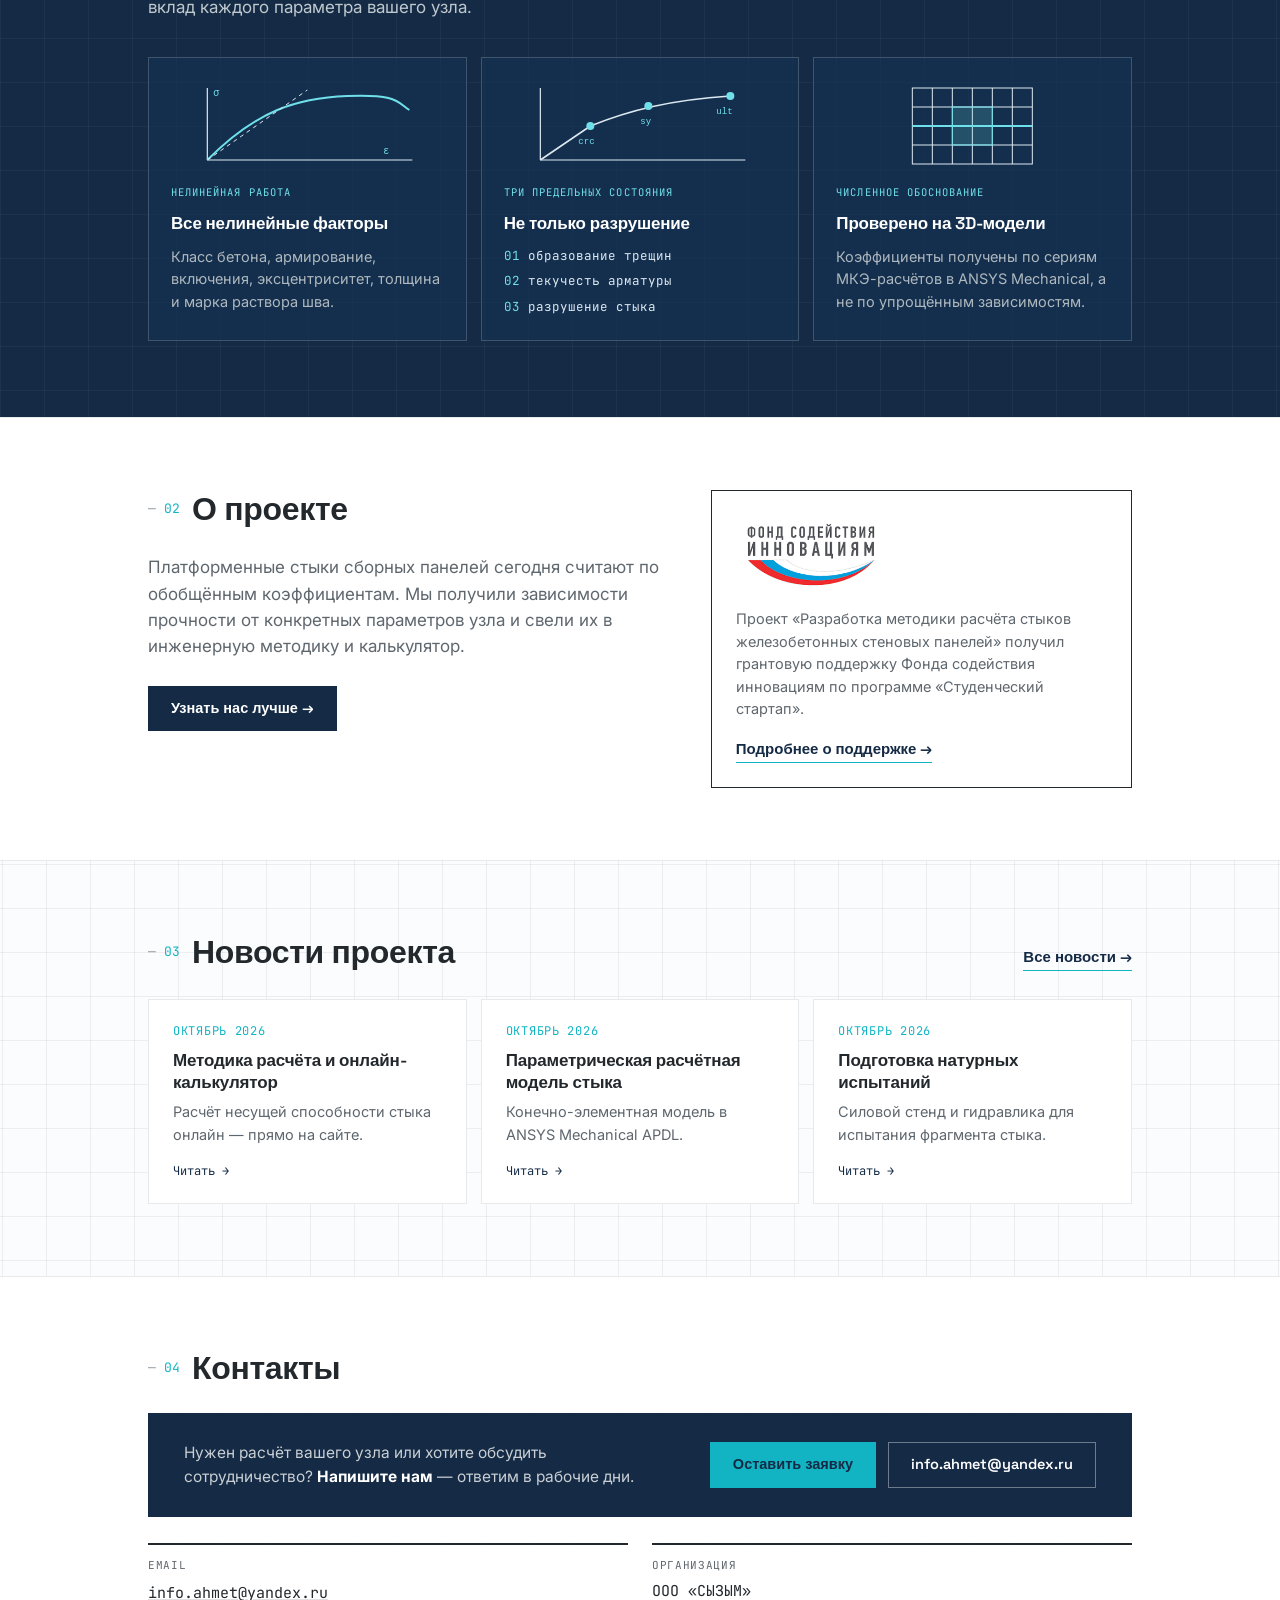
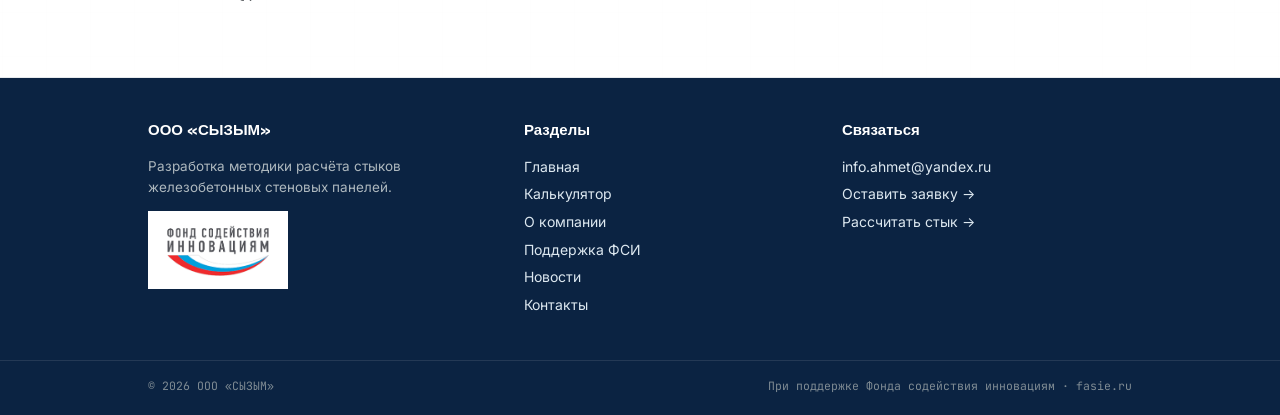
==== commit d464b6d4: "Add files via upload" ====
--- a/index.html
+++ b/index.html
@@ -9,9 +9,9 @@
 <link rel="preconnect" href="https://fonts.googleapis.com">
 <link rel="preconnect" href="https://fonts.gstatic.com" crossorigin>
 <link href="https://fonts.googleapis.com/css2?family=Space+Grotesk:wght@500;600;700&family=Inter:wght@400;500;600;700&family=JetBrains+Mono:wght@400;500;600&display=swap" rel="stylesheet">
-<link rel="stylesheet" href="styles.css?v=20261010f">
+<link rel="stylesheet" href="styles.css?v=20261022a">
 <script>document.documentElement.classList.add('js');</script>
-<script src="site.js?v=20261010f" defer></script>
+<script src="site.js?v=20261022a" defer></script>
 </head>
 <body>
 <header class="topnav" id="topnav">
@@ -243,7 +243,7 @@
   <div class="wrap split">
     <div class="reveal">
       <div class="section-head"><span class="section-num">02</span><h2>О проекте</h2></div>
-      <p class="lead">Платформенные стыки сборных панелей сегодня считают по обобщённым коэффициентам. Мы получаем зависимости прочности от конкретных параметров узла и сводим их в инженерную методику и калькулятор.</p>
+      <p class="lead">Платформенные стыки сборных панелей сегодня считают по обобщённым коэффициентам. Мы получили зависимости прочности от конкретных параметров узла и свели их в инженерную методику и калькулятор.</p>
       <div class="btn-row" style="margin-top:26px;"><a class="btn btn-navy" href="about.html">Узнать нас лучше →</a></div>
     </div>
     <div class="fsi-card reveal">
@@ -258,9 +258,9 @@
   <div class="wrap">
     <div class="head-row"><div class="section-head"><span class="section-num">03</span><h2>Новости проекта</h2></div><a class="link-arrow" href="news.html">Все новости →</a></div>
     <div class="news-cards">
-      <a class="news-card reveal" href="news.html#experiment-plan"><span class="date">СКОРО</span><h3>Публикация плана эксперимента</h3><p>Этапы НИОКР: модель, серии расчётов, результаты.</p><span class="more">Читать →</span></a>
-      <a class="news-card reveal" href="news.html#company-registration"><span class="date">НОЯБРЬ 2025</span><h3>Регистрация компании</h3><p>Создано ООО «СЫЗЫМ» для реализации проекта.</p><span class="more">Читать →</span></a>
-      <a class="news-card reveal" href="news.html#fsi-grant"><span class="date">2025</span><h3>Грант Фонда содействия инновациям</h3><p>Проект поддержан по программе «Студенческий стартап».</p><span class="more">Читать →</span></a>
+      <a class="news-card reveal" href="news.html#calculator-launch"><span class="date">ОКТЯБРЬ 2026</span><h3>Методика расчёта и онлайн-калькулятор</h3><p>Расчёт несущей способности стыка онлайн — прямо на сайте.</p><span class="more">Читать →</span></a>
+      <a class="news-card reveal" href="news.html#fe-model"><span class="date">ОКТЯБРЬ 2026</span><h3>Параметрическая расчётная модель стыка</h3><p>Конечно-элементная модель в ANSYS Mechanical APDL.</p><span class="more">Читать →</span></a>
+      <a class="news-card reveal" href="news.html#test-stand"><span class="date">ОКТЯБРЬ 2026</span><h3>Подготовка натурных испытаний</h3><p>Силовой стенд и гидравлика для испытания фрагмента стыка.</p><span class="more">Читать →</span></a>
     </div>
   </div>
 </section>
--- a/styles.css
+++ b/styles.css
@@ -406,3 +406,7 @@
 .opt-grid{ grid-template-columns:1fr; }
 .opt-body .form-grid{ grid-template-columns:repeat(3,1fr); }
 @media (max-width:640px){ .opt-body .form-grid{ grid-template-columns:1fr 1fr; } }
+
+/* ---------- Plain list inside dropdowns ---------- */
+.plain-list{ margin:4px 0 0 20px; display:flex; flex-direction:column; gap:6px; color:var(--ink-soft); font-size:15px; }
+.plain-list li::marker{ color:var(--accent); }
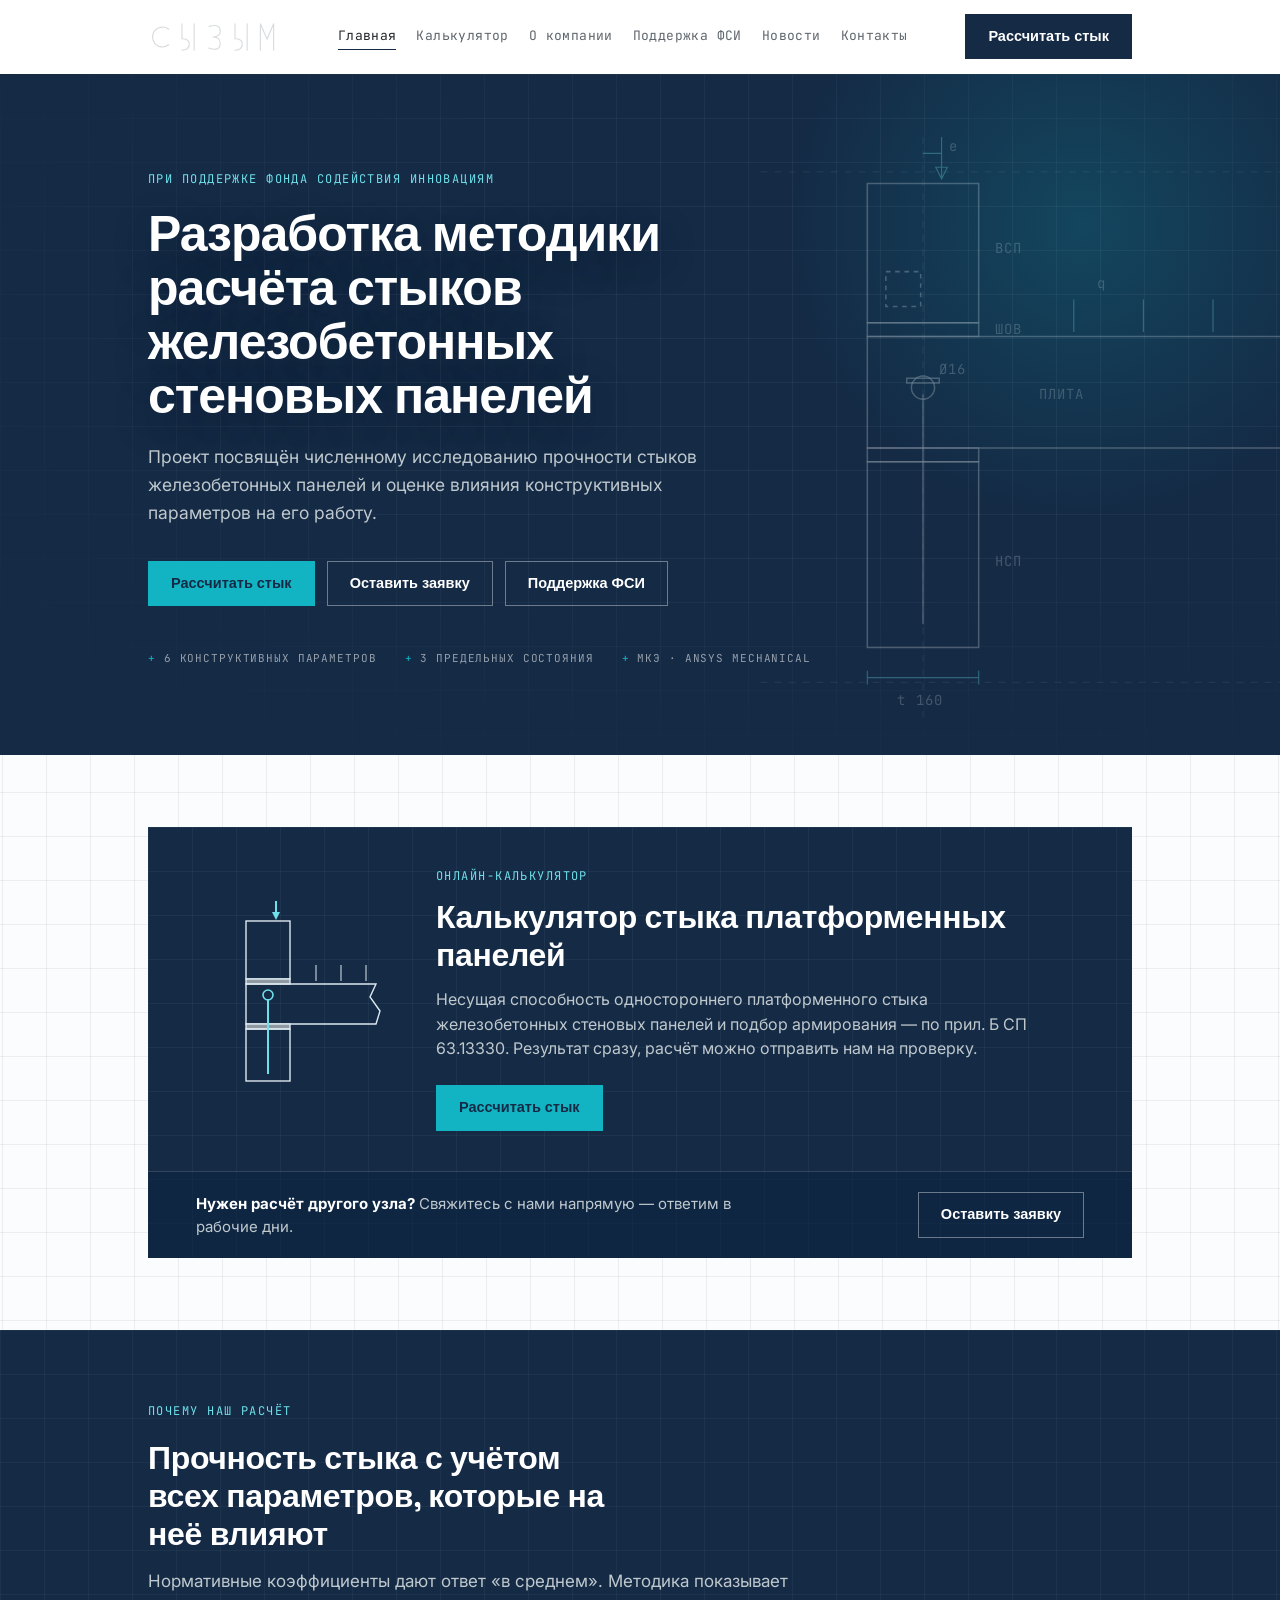
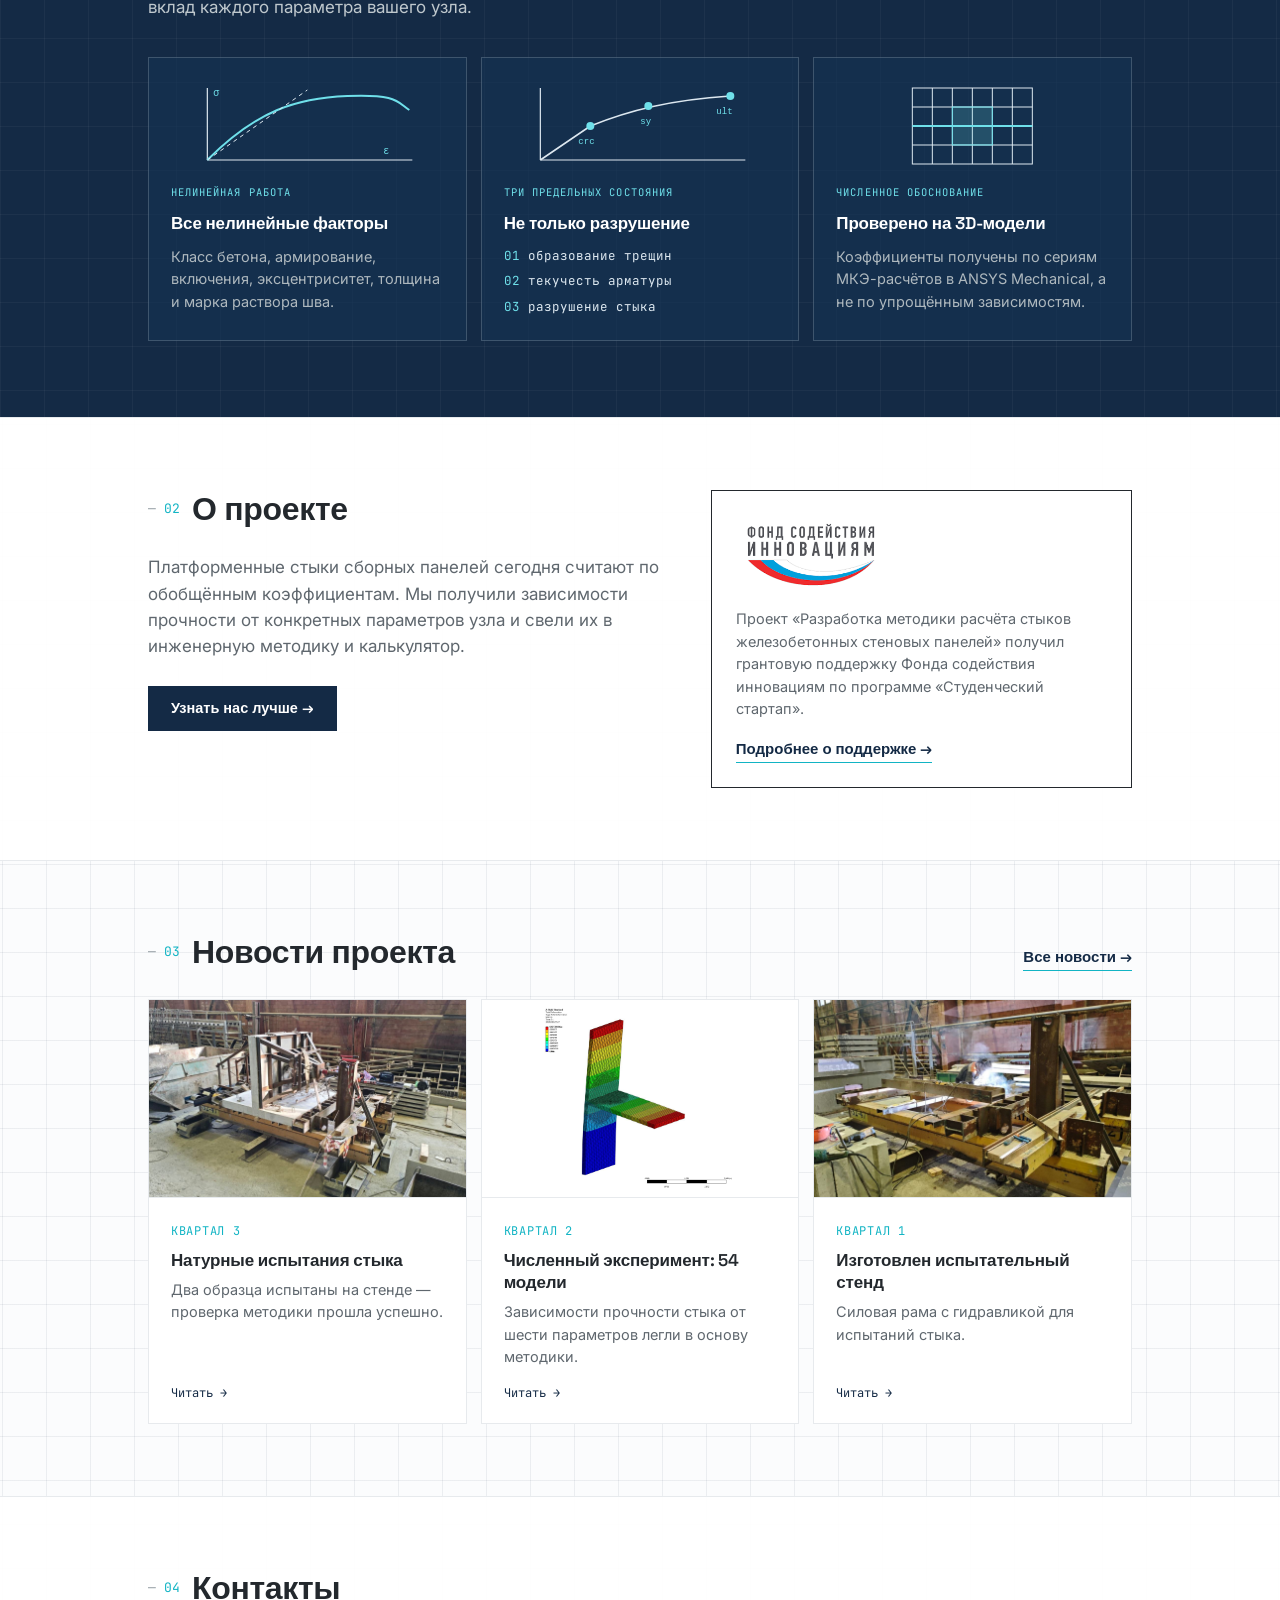
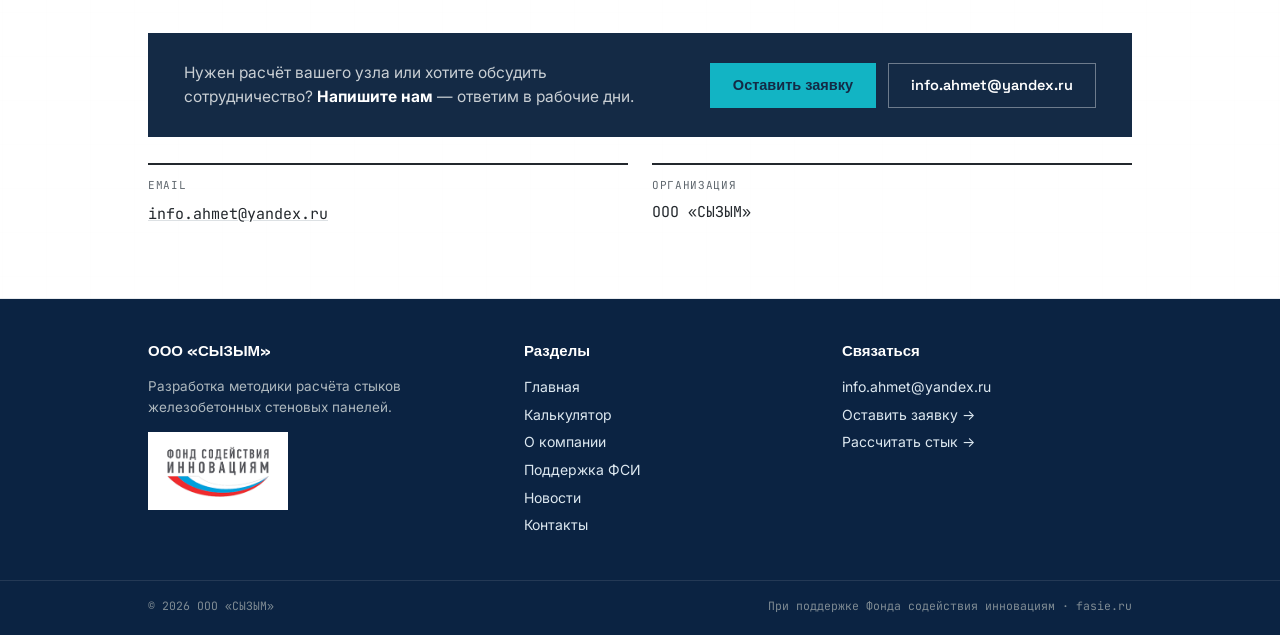
==== commit 48747af4: "Add files via upload" ====
--- a/index.html
+++ b/index.html
@@ -9,9 +9,9 @@
 <link rel="preconnect" href="https://fonts.googleapis.com">
 <link rel="preconnect" href="https://fonts.gstatic.com" crossorigin>
 <link href="https://fonts.googleapis.com/css2?family=Space+Grotesk:wght@500;600;700&family=Inter:wght@400;500;600;700&family=JetBrains+Mono:wght@400;500;600&display=swap" rel="stylesheet">
-<link rel="stylesheet" href="styles.css?v=20261022a">
+<link rel="stylesheet" href="styles.css?v=20261022e">
 <script>document.documentElement.classList.add('js');</script>
-<script src="site.js?v=20261022a" defer></script>
+<script src="site.js?v=20261022e" defer></script>
 </head>
 <body>
 <header class="topnav" id="topnav">
@@ -258,9 +258,9 @@
   <div class="wrap">
     <div class="head-row"><div class="section-head"><span class="section-num">03</span><h2>Новости проекта</h2></div><a class="link-arrow" href="news.html">Все новости →</a></div>
     <div class="news-cards">
-      <a class="news-card reveal" href="news.html#calculator-launch"><span class="date">ОКТЯБРЬ 2026</span><h3>Методика расчёта и онлайн-калькулятор</h3><p>Расчёт несущей способности стыка онлайн — прямо на сайте.</p><span class="more">Читать →</span></a>
-      <a class="news-card reveal" href="news.html#fe-model"><span class="date">ОКТЯБРЬ 2026</span><h3>Параметрическая расчётная модель стыка</h3><p>Конечно-элементная модель в ANSYS Mechanical APDL.</p><span class="more">Читать →</span></a>
-      <a class="news-card reveal" href="news.html#test-stand"><span class="date">ОКТЯБРЬ 2026</span><h3>Подготовка натурных испытаний</h3><p>Силовой стенд и гидравлика для испытания фрагмента стыка.</p><span class="more">Читать →</span></a>
+      <a class="news-card has-img reveal" href="news.html#full-scale-tests"><img src="img/news/test-1.jpg" alt="Образец стыка на испытательном стенде" loading="lazy"><span class="date">КВАРТАЛ 3</span><h3>Натурные испытания стыка</h3><p>Два образца испытаны на стенде — проверка методики прошла успешно.</p><span class="more">Читать →</span></a>
+      <a class="news-card has-img reveal" href="news.html#experiment-series"><img class="contain" src="img/news/ansys-deformation.jpg" alt="Расчёт стыка в ANSYS" loading="lazy"><span class="date">КВАРТАЛ 2</span><h3>Численный эксперимент: 54 модели</h3><p>Зависимости прочности стыка от шести параметров легли в основу методики.</p><span class="more">Читать →</span></a>
+      <a class="news-card has-img reveal" href="news.html#test-stand"><img src="img/news/stand-welding.jpg" alt="Изготовление испытательного стенда" loading="lazy"><span class="date">КВАРТАЛ 1</span><h3>Изготовлен испытательный стенд</h3><p>Силовая рама с гидравликой для испытаний стыка.</p><span class="more">Читать →</span></a>
     </div>
   </div>
 </section>
--- a/styles.css
+++ b/styles.css
@@ -410,3 +410,94 @@
 /* ---------- Plain list inside dropdowns ---------- */
 .plain-list{ margin:4px 0 0 20px; display:flex; flex-direction:column; gap:6px; color:var(--ink-soft); font-size:15px; }
 .plain-list li::marker{ color:var(--accent); }
+
+/* ================= v10: usability калькулятора ================= */
+/* выбор задачи — две карточки */
+.mode-cards{ display:grid; grid-template-columns:1fr 1fr; gap:10px; margin-bottom:26px; }
+@media (max-width:520px){ .mode-cards{ grid-template-columns:1fr; } }
+.mode-card{ position:relative; cursor:pointer; display:block; }
+.mode-card input{ position:absolute; opacity:0; inset:0; cursor:pointer; }
+.mc-body{ display:flex; flex-direction:column; gap:3px; padding:13px 16px 13px 44px; border:1.5px solid #D5DADE; background:#fff; position:relative; transition:border-color .15s, background .15s; height:100%; }
+.mc-body::before{ content:""; position:absolute; left:16px; top:16px; width:16px; height:16px; border-radius:50%; border:1.5px solid var(--navy); background:#fff; }
+.mc-body b{ font-family:var(--font-display); font-size:15px; color:var(--ink); }
+.mc-body small{ font-size:12.5px; color:var(--ink-soft); line-height:1.35; }
+.mode-card input:checked + .mc-body{ border-color:var(--navy); background:#F4F8FA; }
+.mode-card input:checked + .mc-body::before{ background:var(--navy); box-shadow:inset 0 0 0 3px #fff; }
+.mode-card input:focus-visible + .mc-body{ outline:2px solid var(--accent); outline-offset:2px; }
+
+/* шаги */
+.group-label .step-no{ display:inline-flex; align-items:center; justify-content:center; width:22px; height:22px; border-radius:50%; background:var(--navy); color:#fff; font-size:12px; font-family:var(--font-mono); letter-spacing:0; flex:none; }
+.group-label{ text-transform:none; letter-spacing:0; font-size:15px; color:var(--ink); }
+
+/* поля: единица внутри поля, подсказка под полем */
+.field label{ font-family:var(--font-body); font-size:13.5px; font-weight:600; color:var(--ink); letter-spacing:0; }
+.field .hint{ font-size:12px; color:var(--ink-faint); line-height:1.35; }
+.unit-wrap{ display:flex; align-items:stretch; border:1px solid #D5DADE; background:#fff; border-radius:2px; transition:border-color .15s; min-width:0; }
+.unit-wrap:focus-within{ border-color:var(--accent); outline:2px solid var(--accent); outline-offset:0; }
+.field .unit-wrap input{ border:0; outline:none !important; flex:1; min-width:0; padding:10px 8px 10px 12px; }
+.unit-wrap .unit{ display:flex; align-items:center; padding:0 12px 0 4px; font-family:var(--font-mono); font-size:13px; color:var(--ink-faint); white-space:nowrap; }
+.unit-wrap .pre{ display:flex; align-items:center; padding:0 0 0 10px; font-size:12px; color:var(--ink-faint); white-space:nowrap; }
+.field .pair{ display:grid; grid-template-columns:1fr 1fr; gap:8px; }
+.field.linked .unit-wrap{ border-color:var(--accent); }
+
+/* опции «Добавить …» */
+.opt-head{ align-items:start; }
+.opt-head .box{ margin-top:1px; }
+.opt-hint{ font-size:12.5px; line-height:1.4; }
+
+/* кнопка + подсказка Enter */
+.run-row{ display:flex; align-items:center; flex-wrap:wrap; gap:10px 16px; margin-top:24px; }
+.run-row .btn{ margin-top:0 !important; }
+.run-hint{ font-size:12.5px; color:var(--ink-faint); }
+
+/* панель результата */
+.side-head{ display:flex; justify-content:space-between; align-items:flex-start; gap:12px; }
+.unit-switch{ display:inline-flex; border:1px solid rgba(255,255,255,.35); flex:none; }
+.unit-switch label{ position:relative; cursor:pointer; }
+.unit-switch input{ position:absolute; opacity:0; inset:0; cursor:pointer; }
+.unit-switch span{ display:block; padding:4px 10px; font-family:var(--font-mono); font-size:12px; color:#BFC8CD; }
+.unit-switch input:checked + span{ background:var(--accent); color:var(--navy); font-weight:600; }
+.unit-switch input:focus-visible + span{ outline:2px solid #fff; outline-offset:1px; }
+.calc-side .big-result{ margin-top:6px; }
+.unit-note{ font-size:12px; color:#AEB8BE; margin-top:-6px; }
+@keyframes res-flash{ 0%{ box-shadow:inset 0 0 0 2px var(--accent); } 100%{ box-shadow:inset 0 0 0 2px transparent; } }
+.calc-side.updated{ animation:res-flash .9s ease-out; }
+.form-grid{ align-items:start; }
+.field-wide{ grid-column:1 / -1; }
+.field-wide .pair{ grid-template-columns:1fr 1fr; }
+.opt-body .form-grid{ grid-template-columns:repeat(3,1fr); }
+@media (max-width:640px){ .form-grid.three{ grid-template-columns:1fr; } .field-wide .pair{ grid-template-columns:1fr; } .opt-body .form-grid{ grid-template-columns:1fr 1fr; } }
+.side-sticky{ display:flex; flex-direction:column; gap:16px; }
+.side-sticky .side-actions{ margin-top:8px; }
+@media (min-width:861px){ .calc-side{ display:block; } .side-sticky{ position:sticky; top:96px; } }
+.stale-note:empty{ display:none; }
+.stale-note{ font-size:12.5px; color:var(--navy); background:var(--accent-soft); padding:8px 10px; line-height:1.35; }
+.calc-side.stale .big-result, .calc-side.stale .side-grid, .calc-side.stale .unit-note{ opacity:.4; transition:opacity .2s; }
+
+/* ================= v13: новости по кварталам ================= */
+.quarter{ margin-bottom:44px; }
+.quarter:last-child{ margin-bottom:0; }
+.quarter-head{ display:flex; align-items:center; gap:14px; margin-bottom:14px; flex-wrap:wrap; }
+.quarter-head h2{ font-size:clamp(19px,2.4vw,24px); }
+.q-badge{ font-family:var(--font-mono); font-size:12px; letter-spacing:.06em; text-transform:uppercase; color:#fff; background:var(--navy); padding:5px 10px; }
+.news-gallery{ display:grid; gap:10px; margin-top:16px; }
+.news-gallery.n1{ grid-template-columns:minmax(0,560px); }
+.news-gallery.n2{ grid-template-columns:repeat(2,1fr); }
+.news-gallery.n3{ grid-template-columns:repeat(3,1fr); }
+@media (max-width:640px){ .news-gallery.n2, .news-gallery.n3{ grid-template-columns:1fr; } }
+.news-gallery figure{ margin:0; background:#F6F9FA; border:1px solid var(--line); }
+.news-gallery a{ display:block; }
+.news-gallery img{ display:block; width:100%; aspect-ratio:4/3; object-fit:cover; background:#fff; transition:opacity .15s; }
+.news-gallery a:hover img{ opacity:.88; }
+.news-gallery figcaption{ font-size:12.5px; color:var(--ink-soft); padding:8px 10px; }
+#models-3d .news-gallery img, #ansys .news-gallery img{ object-fit:contain; }
+/* карточки новостей на главной с фото */
+.news-card.has-img{ padding:0; overflow:hidden; }
+.news-card.has-img img{ display:block; width:100%; aspect-ratio:16/10; object-fit:cover; border-bottom:1px solid var(--line); }
+.news-card.has-img .date, .news-card.has-img h3, .news-card.has-img p, .news-card.has-img .more{ margin-left:22px; margin-right:22px; }
+.news-card.has-img .date{ margin-top:16px; }
+.news-card.has-img .more{ margin-bottom:20px; }
+.news-card.has-img img.contain{ object-fit:contain; background:#fff; padding:8px; }
+#models-3d .news-gallery.n1{ grid-template-columns:minmax(0,360px); }
+#dic .news-gallery.n1{ grid-template-columns:minmax(0,420px); }
+#dic .news-gallery img{ aspect-ratio:auto; object-fit:contain; }
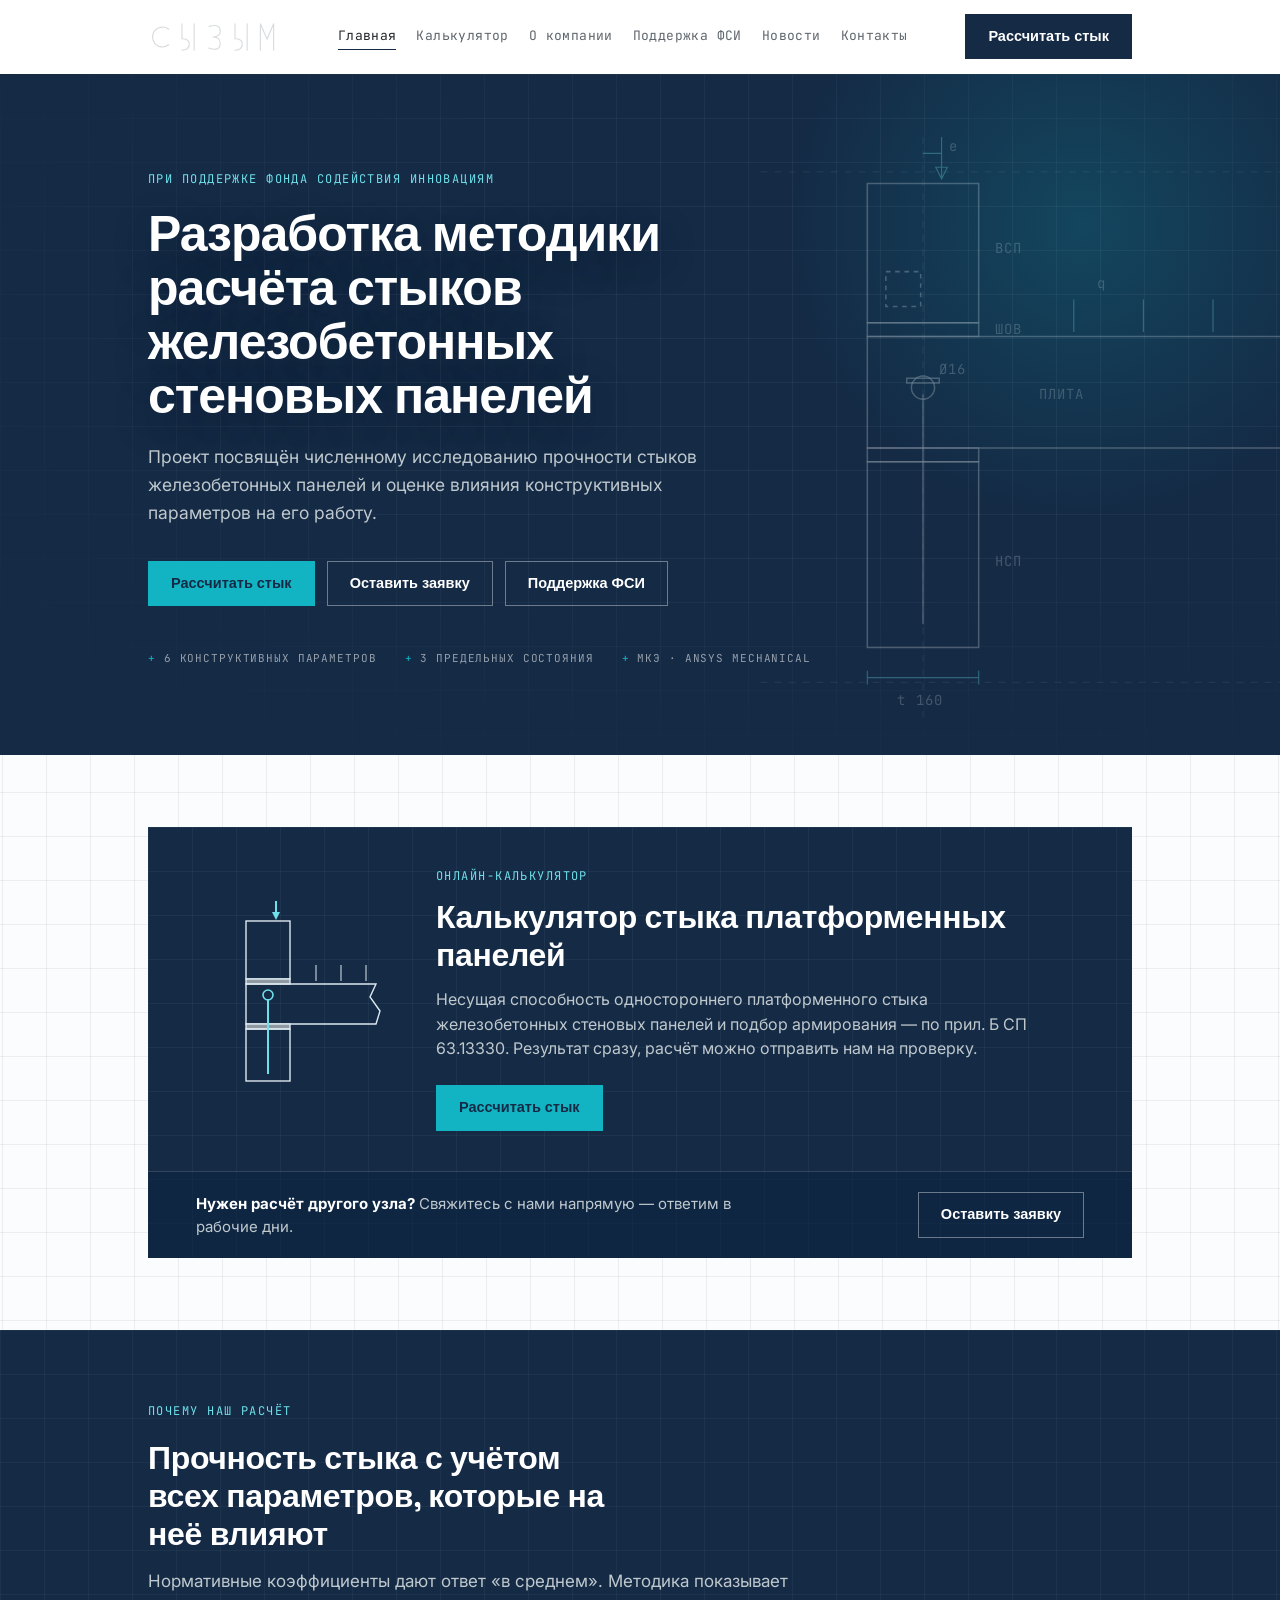
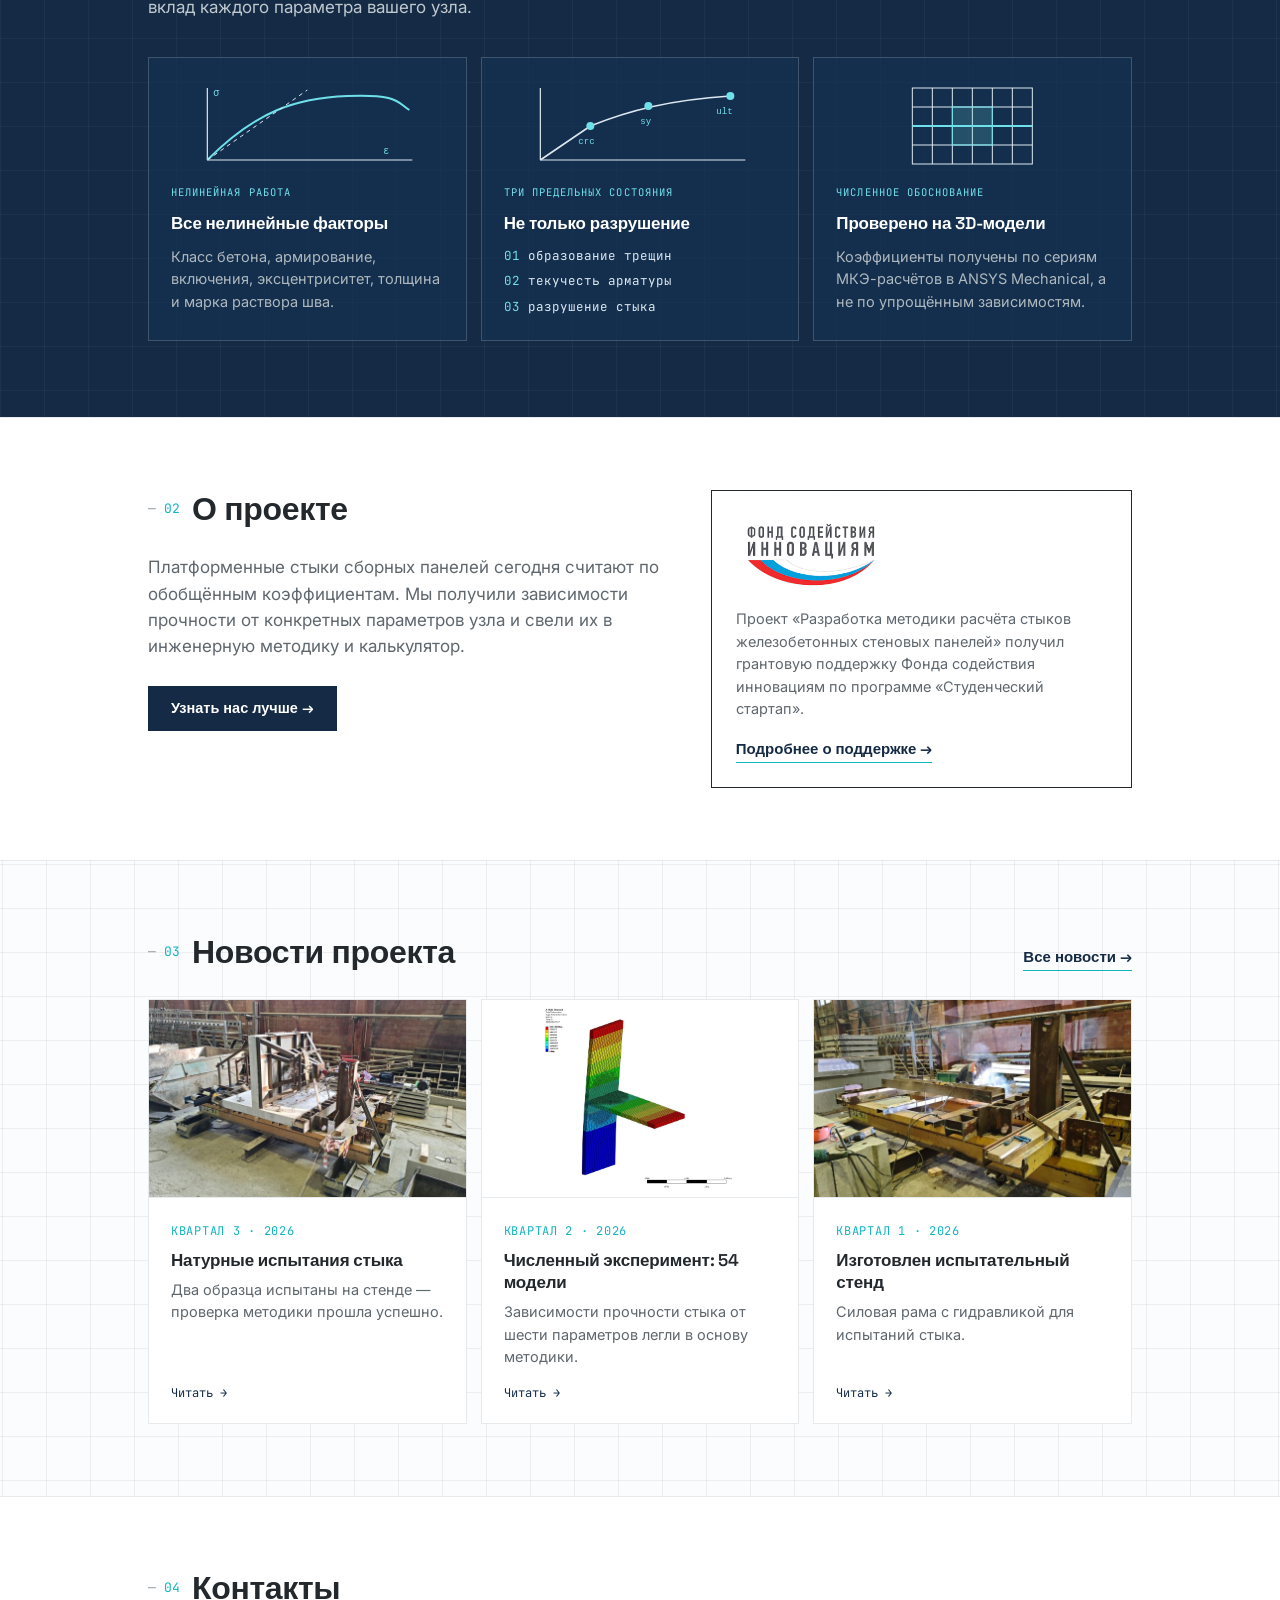
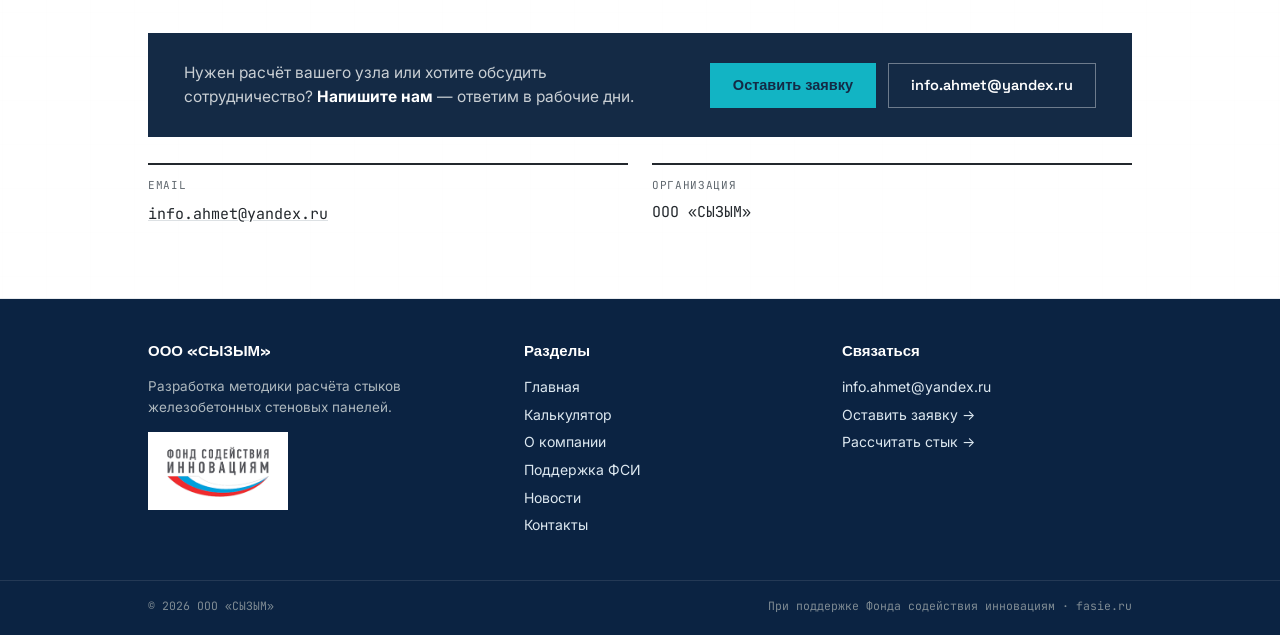
==== commit b6224d71: "Add files via upload" ====
--- a/index.html
+++ b/index.html
@@ -9,9 +9,9 @@
 <link rel="preconnect" href="https://fonts.googleapis.com">
 <link rel="preconnect" href="https://fonts.gstatic.com" crossorigin>
 <link href="https://fonts.googleapis.com/css2?family=Space+Grotesk:wght@500;600;700&family=Inter:wght@400;500;600;700&family=JetBrains+Mono:wght@400;500;600&display=swap" rel="stylesheet">
-<link rel="stylesheet" href="styles.css?v=20261022e">
+<link rel="stylesheet" href="styles.css?v=20261022g">
 <script>document.documentElement.classList.add('js');</script>
-<script src="site.js?v=20261022e" defer></script>
+<script src="site.js?v=20261022g" defer></script>
 </head>
 <body>
 <header class="topnav" id="topnav">
@@ -258,9 +258,9 @@
   <div class="wrap">
     <div class="head-row"><div class="section-head"><span class="section-num">03</span><h2>Новости проекта</h2></div><a class="link-arrow" href="news.html">Все новости →</a></div>
     <div class="news-cards">
-      <a class="news-card has-img reveal" href="news.html#full-scale-tests"><img src="img/news/test-1.jpg" alt="Образец стыка на испытательном стенде" loading="lazy"><span class="date">КВАРТАЛ 3</span><h3>Натурные испытания стыка</h3><p>Два образца испытаны на стенде — проверка методики прошла успешно.</p><span class="more">Читать →</span></a>
-      <a class="news-card has-img reveal" href="news.html#experiment-series"><img class="contain" src="img/news/ansys-deformation.jpg" alt="Расчёт стыка в ANSYS" loading="lazy"><span class="date">КВАРТАЛ 2</span><h3>Численный эксперимент: 54 модели</h3><p>Зависимости прочности стыка от шести параметров легли в основу методики.</p><span class="more">Читать →</span></a>
-      <a class="news-card has-img reveal" href="news.html#test-stand"><img src="img/news/stand-welding.jpg" alt="Изготовление испытательного стенда" loading="lazy"><span class="date">КВАРТАЛ 1</span><h3>Изготовлен испытательный стенд</h3><p>Силовая рама с гидравликой для испытаний стыка.</p><span class="more">Читать →</span></a>
+      <a class="news-card has-img reveal" href="news.html#full-scale-tests"><img src="img/news/test-1.jpg" alt="Образец стыка на испытательном стенде" loading="lazy"><span class="date">КВАРТАЛ 3 · 2026</span><h3>Натурные испытания стыка</h3><p>Два образца испытаны на стенде — проверка методики прошла успешно.</p><span class="more">Читать →</span></a>
+      <a class="news-card has-img reveal" href="news.html#experiment-series"><img class="contain" src="img/news/ansys-deformation.jpg" alt="Расчёт стыка в ANSYS" loading="lazy"><span class="date">КВАРТАЛ 2 · 2026</span><h3>Численный эксперимент: 54 модели</h3><p>Зависимости прочности стыка от шести параметров легли в основу методики.</p><span class="more">Читать →</span></a>
+      <a class="news-card has-img reveal" href="news.html#test-stand"><img src="img/news/stand-welding.jpg" alt="Изготовление испытательного стенда" loading="lazy"><span class="date">КВАРТАЛ 1 · 2026</span><h3>Изготовлен испытательный стенд</h3><p>Силовая рама с гидравликой для испытаний стыка.</p><span class="more">Читать →</span></a>
     </div>
   </div>
 </section>
--- a/styles.css
+++ b/styles.css
@@ -501,3 +501,14 @@
 #models-3d .news-gallery.n1{ grid-template-columns:minmax(0,360px); }
 #dic .news-gallery.n1{ grid-template-columns:minmax(0,420px); }
 #dic .news-gallery img{ aspect-ratio:auto; object-fit:contain; }
+
+/* ================= v14: анимация эксцентриситета и монтажного смещения ================= */
+.jsvg .ecc-move{ transform:translateX(0); transition:transform .7s cubic-bezier(.4,0,.2,1), opacity .2s; }
+.jsvg .j-layer.active .ecc-move{ opacity:1; transform:translateX(29px); }
+.jsvg .ecc-dim{ transition:opacity .3s ease .45s; }
+.jsvg .j-layer.active .ecc-dim{ opacity:1; }
+.jsvg .shift-ghost{ transform:translateX(0); transition:transform .7s cubic-bezier(.4,0,.2,1), opacity .2s; }
+.jsvg .j-layer.active .shift-ghost{ opacity:1; transform:translateX(14px); }
+.jsvg .shift-dim{ transition:opacity .3s ease .45s; }
+.jsvg .j-layer.active .shift-dim{ opacity:1; }
+@media (prefers-reduced-motion: reduce){ .jsvg .ecc-move, .jsvg .shift-ghost{ transition:opacity .2s; } }
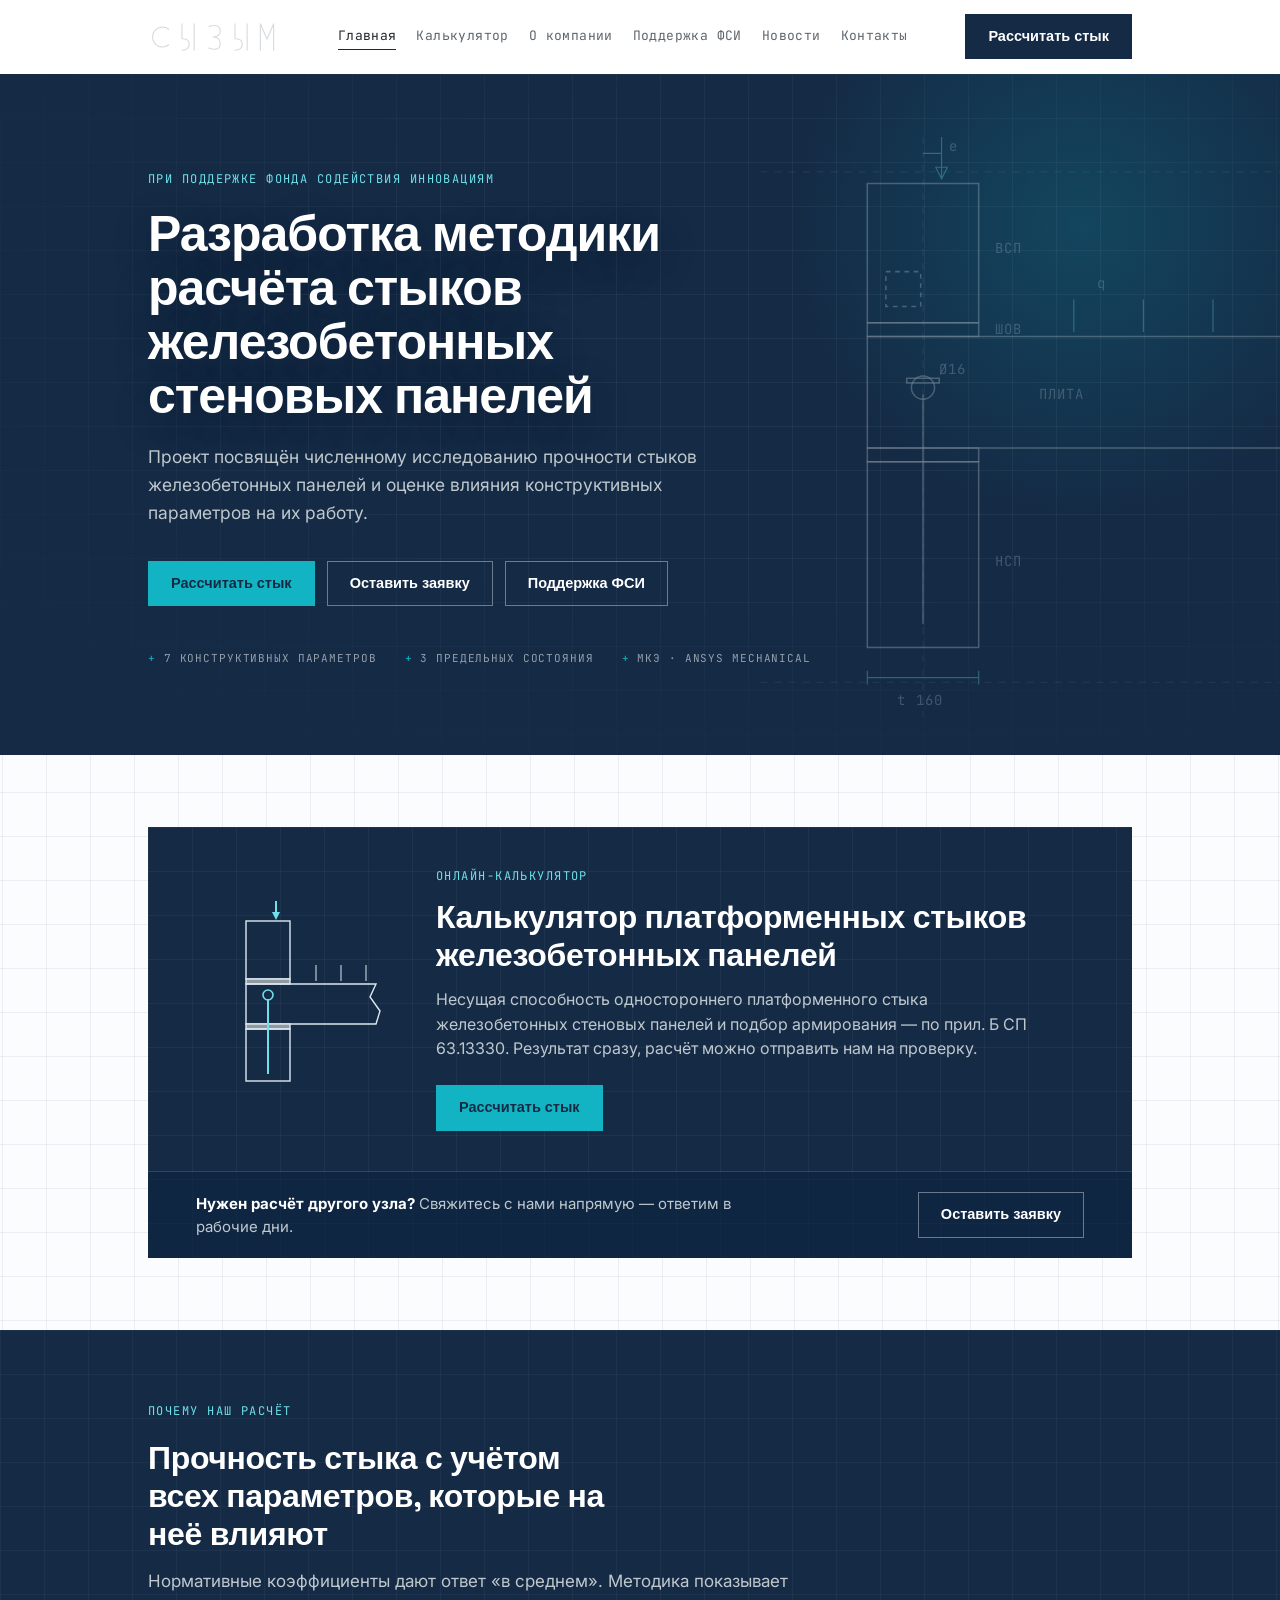
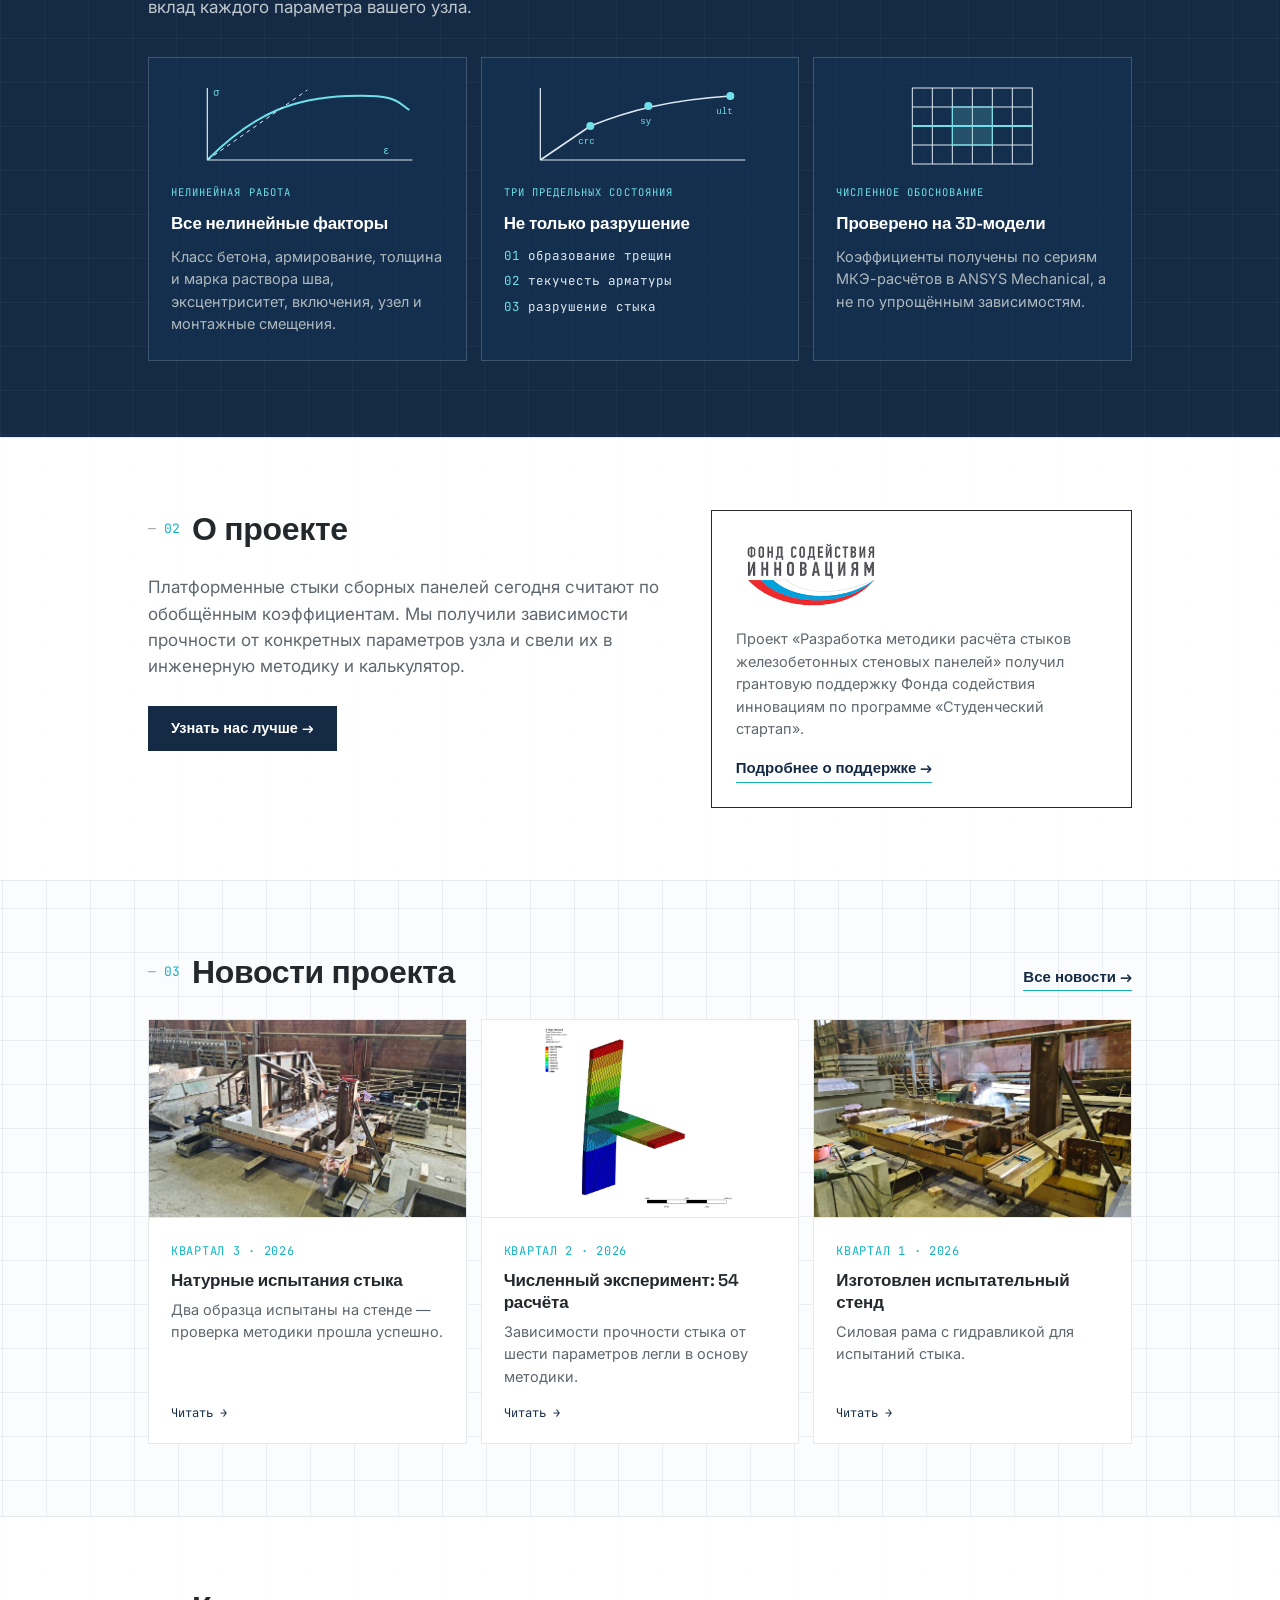
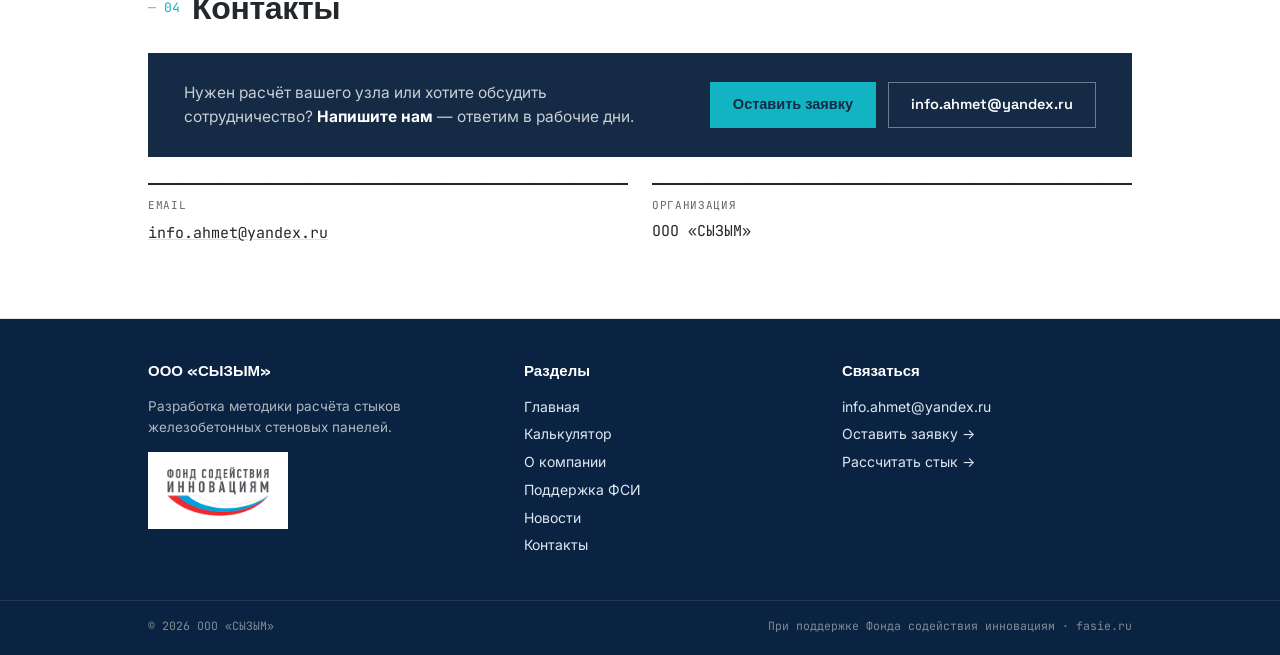
==== commit 4e61592f: "Add files via upload" ====
--- a/index.html
+++ b/index.html
@@ -9,9 +9,9 @@
 <link rel="preconnect" href="https://fonts.googleapis.com">
 <link rel="preconnect" href="https://fonts.gstatic.com" crossorigin>
 <link href="https://fonts.googleapis.com/css2?family=Space+Grotesk:wght@500;600;700&family=Inter:wght@400;500;600;700&family=JetBrains+Mono:wght@400;500;600&display=swap" rel="stylesheet">
-<link rel="stylesheet" href="styles.css?v=20261022g">
+<link rel="stylesheet" href="styles.css?v=20261023a">
 <script>document.documentElement.classList.add('js');</script>
-<script src="site.js?v=20261022g" defer></script>
+<script src="site.js?v=20261023a" defer></script>
 </head>
 <body>
 <header class="topnav" id="topnav">
@@ -176,13 +176,13 @@
   <div class="wrap cover-inner">
     <div class="eyebrow">При поддержке Фонда содействия инновациям</div>
     <h1>Разработка методики расчёта стыков железобетонных стеновых панелей</h1>
-    <p class="cover-sub">Проект посвящён численному исследованию прочности стыков железобетонных панелей и оценке влияния конструктивных параметров на его работу.</p>
+    <p class="cover-sub">Проект посвящён численному исследованию прочности стыков железобетонных панелей и оценке влияния конструктивных параметров на их работу.</p>
     <div class="btn-row">
       <a class="btn btn-accent" href="calculator.html">Рассчитать стык</a>
       <a class="btn btn-ghost-light" href="contacts.html#request">Оставить заявку</a>
       <a class="btn btn-ghost-light" href="fsi.html">Поддержка ФСИ</a>
     </div>
-    <div class="cover-facts"><span>6 конструктивных параметров</span><span>3 предельных состояния</span><span>МКЭ · ANSYS Mechanical</span></div>
+    <div class="cover-facts"><span>7 конструктивных параметров</span><span>3 предельных состояния</span><span>МКЭ · ANSYS Mechanical</span></div>
   </div>
 </section>
 
@@ -204,7 +204,7 @@
 </svg></div>
         <div>
           <div class="eyebrow">Онлайн-калькулятор</div>
-          <h2>Калькулятор стыка платформенных панелей</h2>
+          <h2>Калькулятор платформенных стыков железобетонных панелей</h2>
           <p>Несущая способность одностороннего платформенного стыка железобетонных стеновых панелей и подбор армирования — по прил. Б СП 63.13330. Результат сразу, расчёт можно отправить нам на проверку.</p>
           <a class="btn btn-accent" href="calculator.html">Рассчитать стык</a>
         </div>
@@ -226,7 +226,7 @@
       <div class="prop reveal"><svg viewBox="0 0 240 92" aria-hidden="true"><g fill="none" stroke="#DDE8F0" stroke-width="1.2"><path d="M20 80H225 M20 80V8"/></g>
 <path d="M20 80 C70 30 110 18 160 16 S210 22 222 30" fill="none" stroke="#6FE0EA" stroke-width="2"/>
 <path d="M20 80 L120 10" fill="none" stroke="#DDE8F0" stroke-dasharray="4 4" stroke-width="1"/>
-<text x="196" y="74" fill="#6FE0EA" font-family="monospace" font-size="10">ε</text><text x="26" y="16" fill="#6FE0EA" font-family="monospace" font-size="10">σ</text></svg><small>Нелинейная работа</small><h3>Все нелинейные факторы</h3><p>Класс бетона, армирование, включения, эксцентриситет, толщина и марка раствора шва.</p></div>
+<text x="196" y="74" fill="#6FE0EA" font-family="monospace" font-size="10">ε</text><text x="26" y="16" fill="#6FE0EA" font-family="monospace" font-size="10">σ</text></svg><small>Нелинейная работа</small><h3>Все нелинейные факторы</h3><p>Класс бетона, армирование, толщина и марка раствора шва, эксцентриситет, включения, узел и монтажные смещения.</p></div>
       <div class="prop reveal"><svg viewBox="0 0 240 92" aria-hidden="true"><g fill="none" stroke="#DDE8F0" stroke-width="1.2"><path d="M20 80H225 M20 80V8"/></g>
 <path d="M20 80 L70 46 C110 30 150 20 210 16" fill="none" stroke="#DDE8F0" stroke-width="1.6"/>
 <g fill="#6FE0EA"><circle cx="70" cy="46" r="4"/><circle cx="128" cy="26" r="4"/><circle cx="210" cy="16" r="4"/></g>
@@ -259,7 +259,7 @@
     <div class="head-row"><div class="section-head"><span class="section-num">03</span><h2>Новости проекта</h2></div><a class="link-arrow" href="news.html">Все новости →</a></div>
     <div class="news-cards">
       <a class="news-card has-img reveal" href="news.html#full-scale-tests"><img src="img/news/test-1.jpg" alt="Образец стыка на испытательном стенде" loading="lazy"><span class="date">КВАРТАЛ 3 · 2026</span><h3>Натурные испытания стыка</h3><p>Два образца испытаны на стенде — проверка методики прошла успешно.</p><span class="more">Читать →</span></a>
-      <a class="news-card has-img reveal" href="news.html#experiment-series"><img class="contain" src="img/news/ansys-deformation.jpg" alt="Расчёт стыка в ANSYS" loading="lazy"><span class="date">КВАРТАЛ 2 · 2026</span><h3>Численный эксперимент: 54 модели</h3><p>Зависимости прочности стыка от шести параметров легли в основу методики.</p><span class="more">Читать →</span></a>
+      <a class="news-card has-img reveal" href="news.html#experiment-series"><img class="contain" src="img/news/ansys-deformation.jpg" alt="Расчёт стыка в ANSYS" loading="lazy"><span class="date">КВАРТАЛ 2 · 2026</span><h3>Численный эксперимент: 54 расчёта</h3><p>Зависимости прочности стыка от шести параметров легли в основу методики.</p><span class="more">Читать →</span></a>
       <a class="news-card has-img reveal" href="news.html#test-stand"><img src="img/news/stand-welding.jpg" alt="Изготовление испытательного стенда" loading="lazy"><span class="date">КВАРТАЛ 1 · 2026</span><h3>Изготовлен испытательный стенд</h3><p>Силовая рама с гидравликой для испытаний стыка.</p><span class="more">Читать →</span></a>
     </div>
   </div>
--- a/styles.css
+++ b/styles.css
@@ -95,7 +95,7 @@
 .page-hero{ background:var(--navy); position:relative; overflow:hidden; }
 .page-hero::before{ content:""; position:absolute; inset:0; background-image:linear-gradient(rgba(255,255,255,.045) 1px, transparent 1px),linear-gradient(90deg, rgba(255,255,255,.045) 1px, transparent 1px); background-size:44px 44px; }
 .page-hero .wrap{ position:relative; padding-top:64px; padding-bottom:56px; }
-.page-hero h1{ color:#fff; font-size:clamp(28px,4vw,42px); max-width:20ch; }
+.page-hero h1{ color:#fff; font-size:clamp(28px,4vw,42px); max-width:28ch; }
 .page-hero p{ margin-top:14px; color:#BFC8CD; max-width:58ch; font-size:16.5px; }
 .crumbs{ font-family:var(--font-mono); font-size:12px; color:rgba(255,255,255,.55); margin-bottom:16px; }
 .crumbs a{ color:var(--accent-soft); text-decoration:none; }
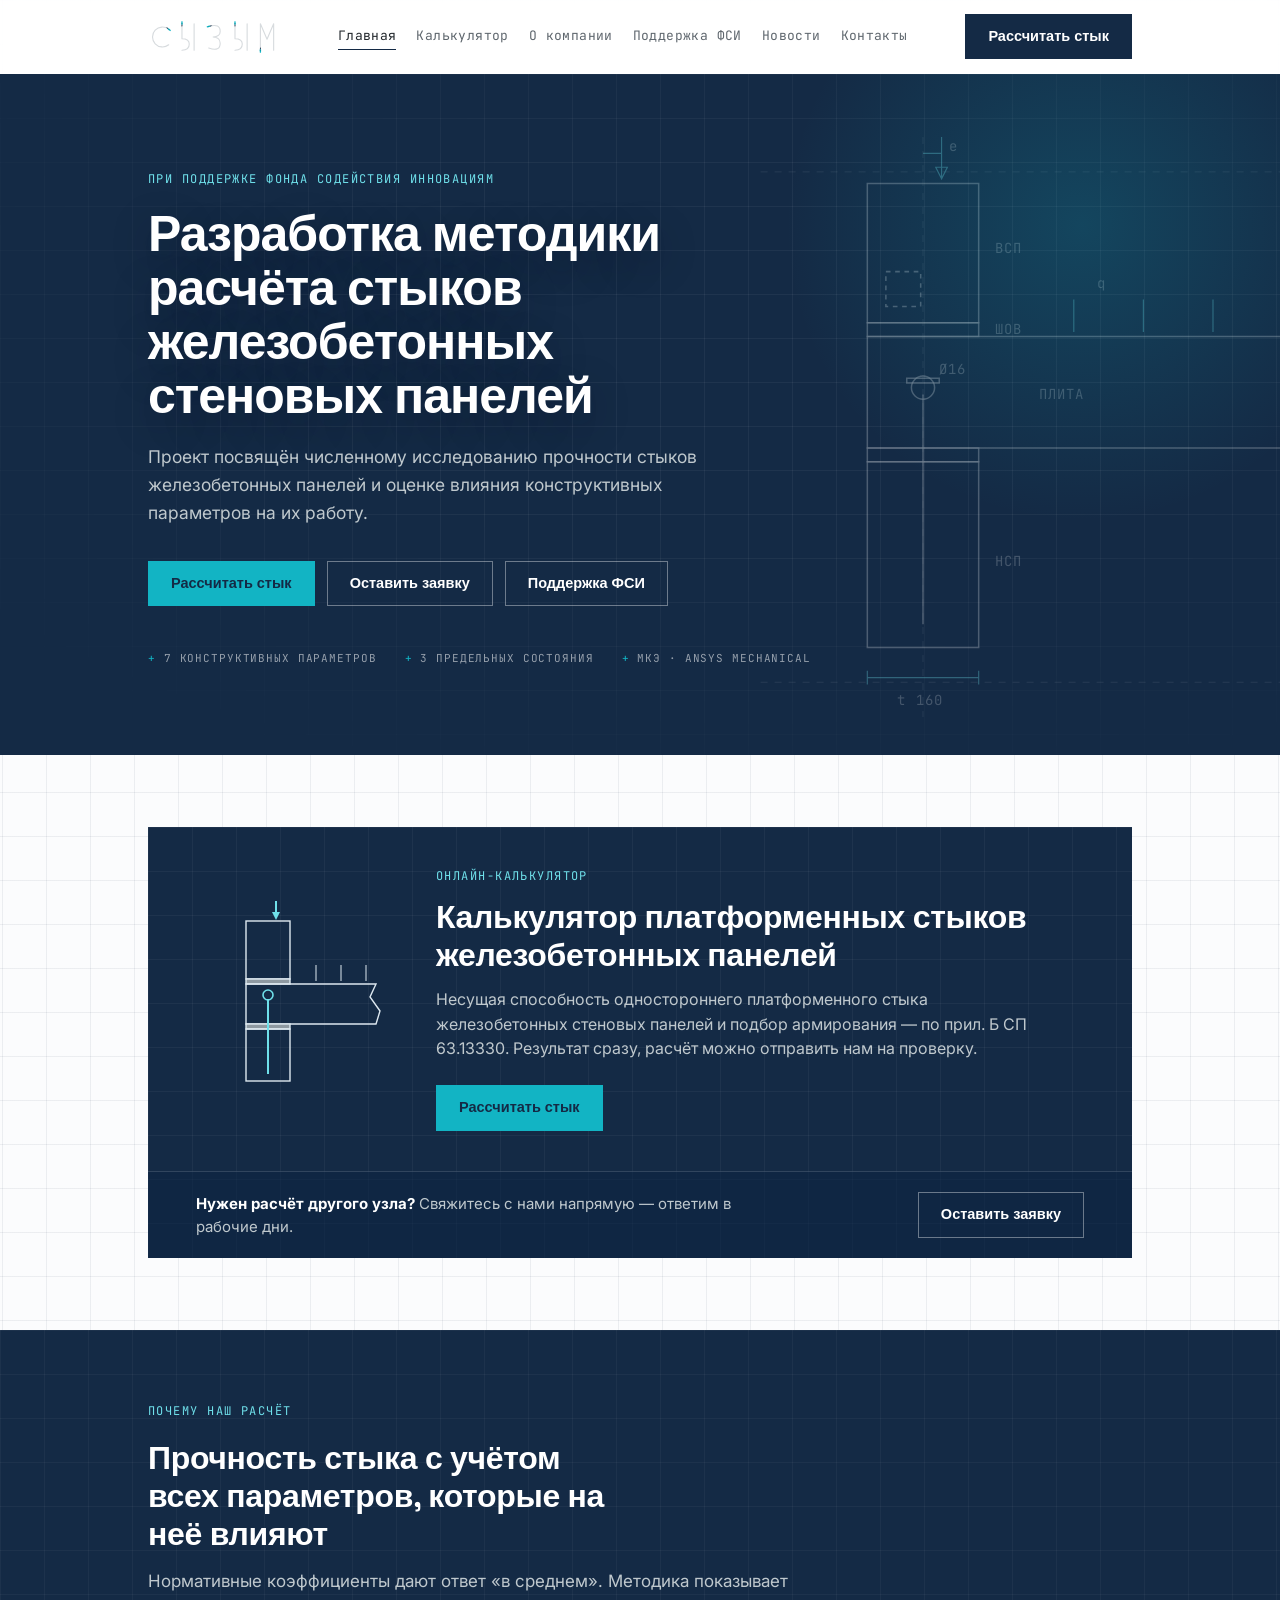
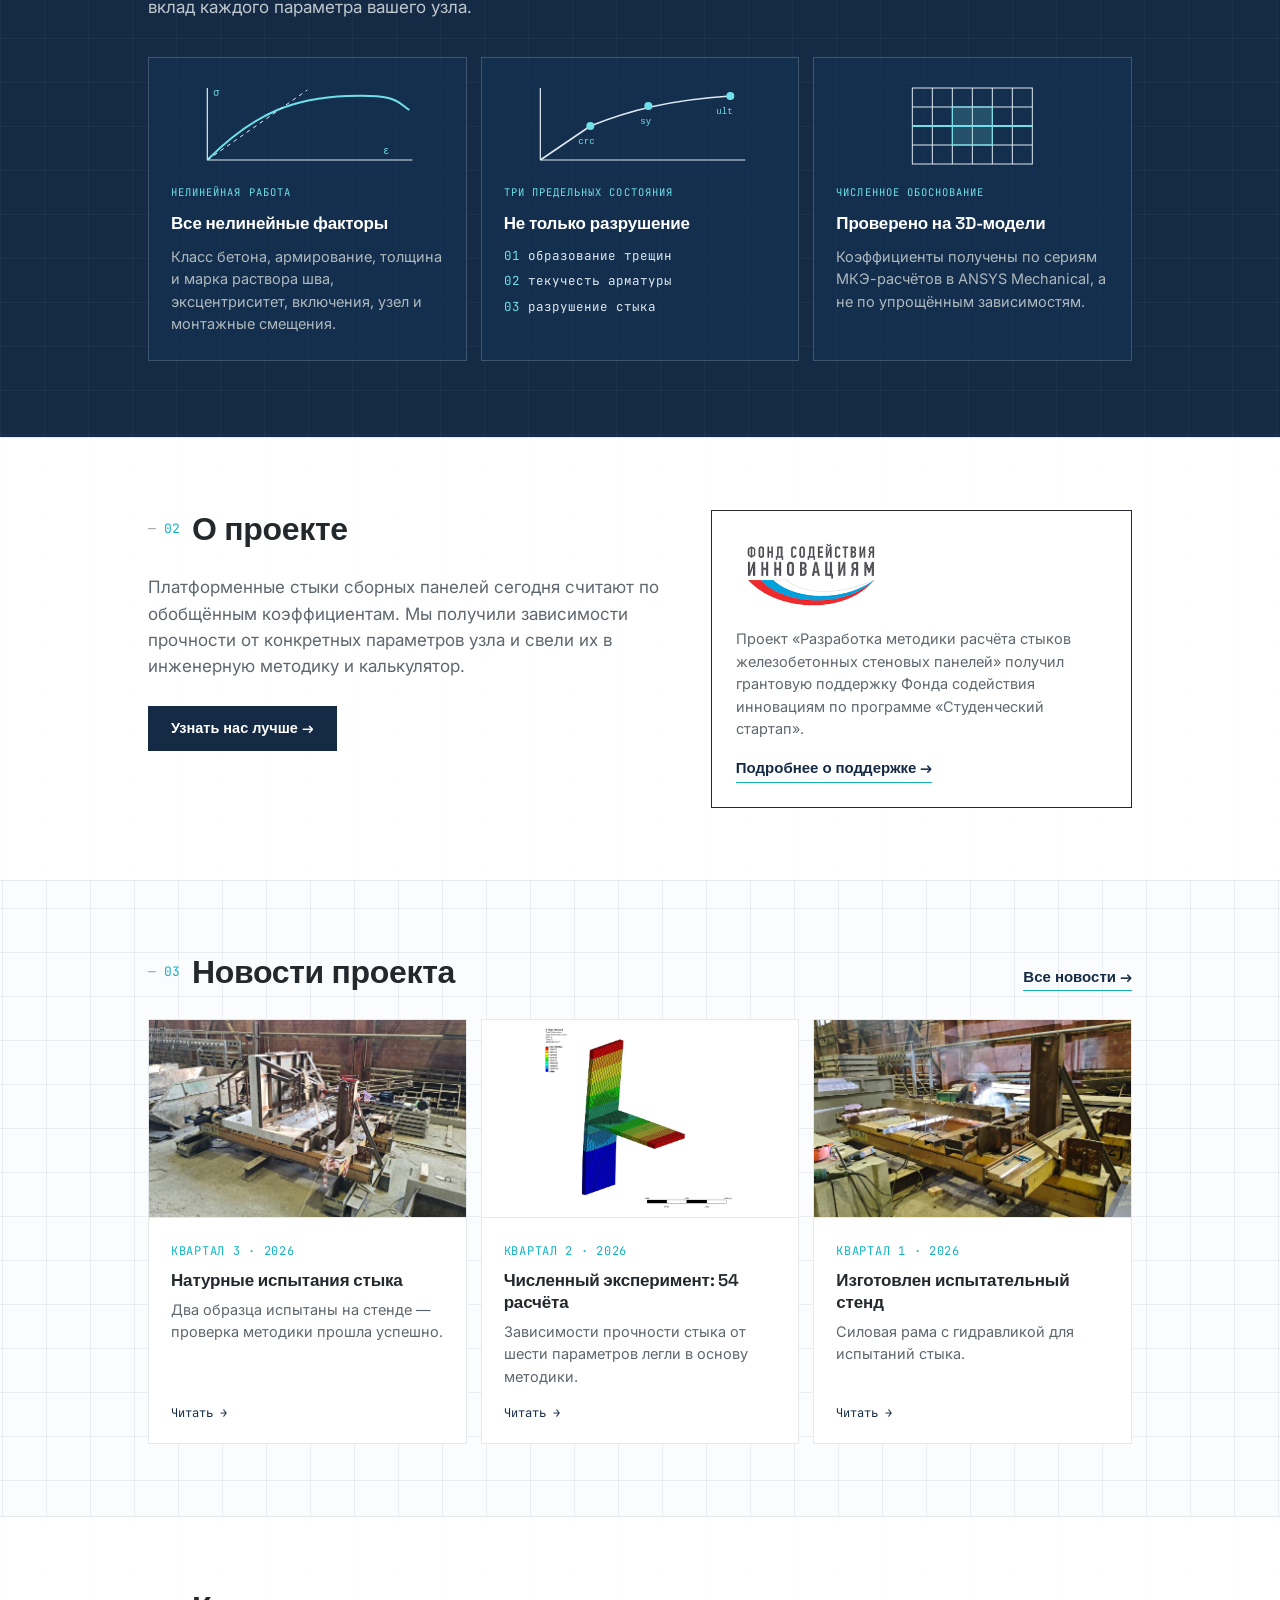
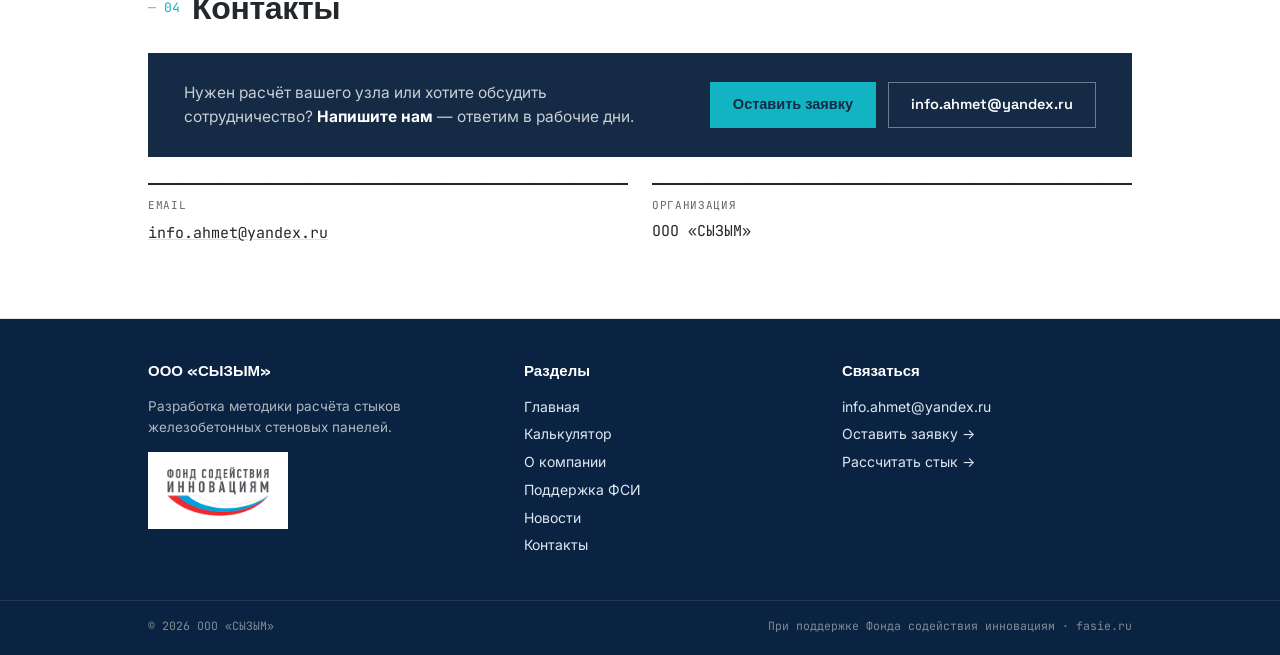
==== commit 8f1d4b5f: "Add files via upload" ====
--- a/index.html
+++ b/index.html
@@ -5,13 +5,15 @@
 <meta name="viewport" content="width=device-width, initial-scale=1.0">
 <title>СЫЗЫМ — расчёт стыков железобетонных стеновых панелей</title>
 <meta name="description" content="Методика и онлайн-калькулятор прочности стыков железобетонных стеновых панелей. Проект при поддержке Фонда содействия инновациям.">
-<link rel="icon" href="sizym-logo.svg" type="image/svg+xml">
+<link rel="icon" href="favicon.ico?v=20261025a" sizes="48x48">
+<link rel="icon" href="favicon.svg?v=20261025a" type="image/svg+xml">
+<link rel="apple-touch-icon" href="apple-touch-icon.png?v=20261025a">
 <link rel="preconnect" href="https://fonts.googleapis.com">
 <link rel="preconnect" href="https://fonts.gstatic.com" crossorigin>
 <link href="https://fonts.googleapis.com/css2?family=Space+Grotesk:wght@500;600;700&family=Inter:wght@400;500;600;700&family=JetBrains+Mono:wght@400;500;600&display=swap" rel="stylesheet">
-<link rel="stylesheet" href="styles.css?v=20261023a">
+<link rel="stylesheet" href="styles.css?v=20261025a">
 <script>document.documentElement.classList.add('js');</script>
-<script src="site.js?v=20261023a" defer></script>
+<script src="site.js?v=20261025a" defer></script>
 </head>
 <body>
 <header class="topnav" id="topnav">
